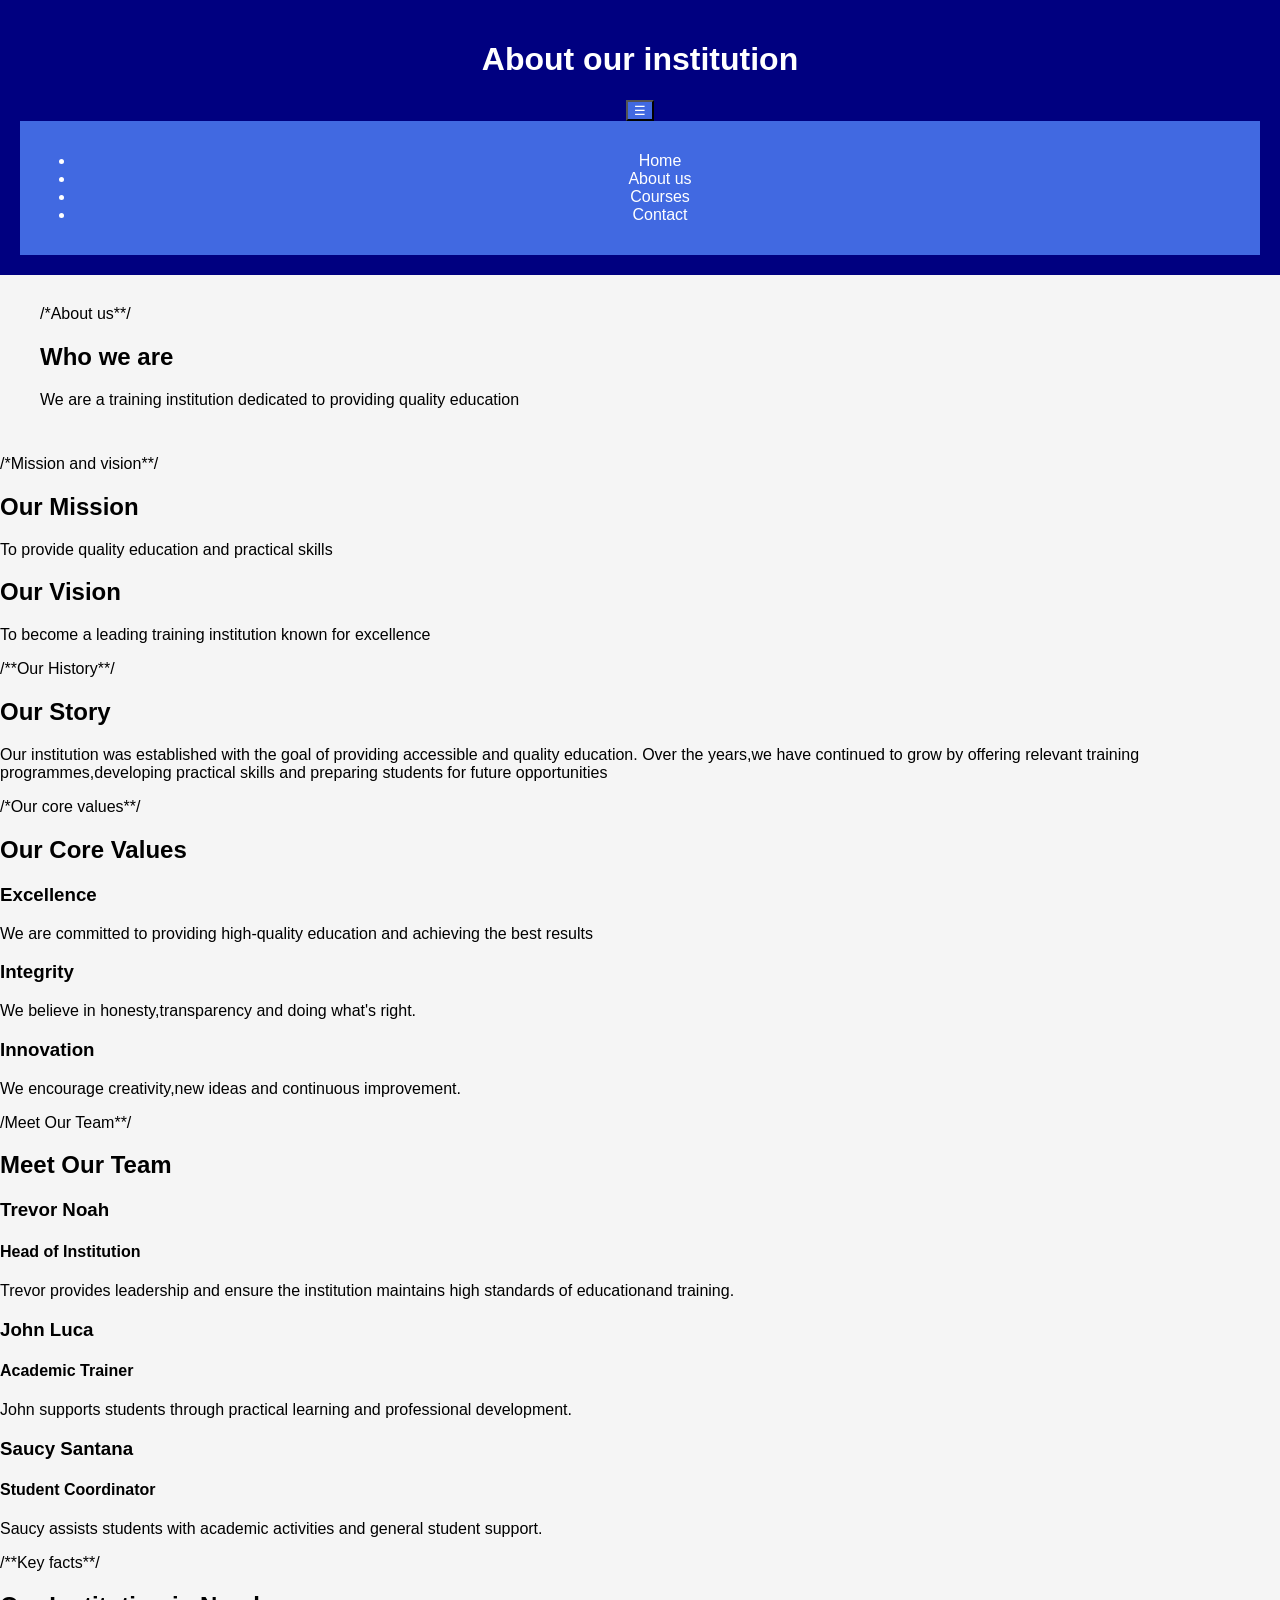
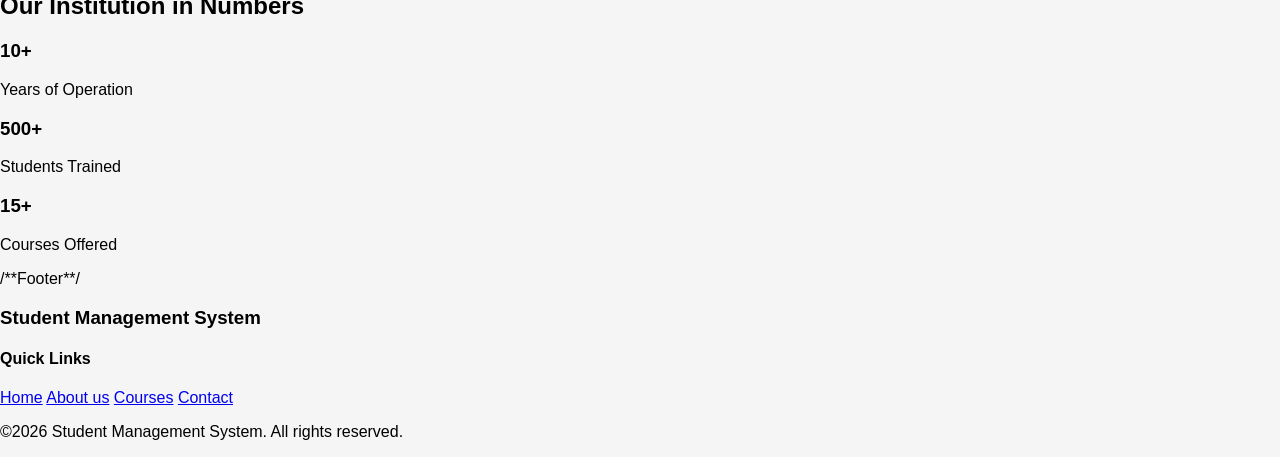
==== about.html @ 8493131c "added styling" ====
<!DOCTYPE html>
<html lang="en">
<head>
    <meta charset="UTF-8">
    <meta name="viewport" content="width=device-width, initial-scale=1.0">
    <title>About us</title>
    <link rel="stylesheet" href="css/style.css">
</head>
<body>
    <header>
        <h1>About our institution</h1>
        <button class="menu-toggle" id="menuToggle">☰</button>
        <nav>
            <ul>
                <li><a href="index.html">Home</a></li>
                <li><a href="about.html" class="active">About us</a></li>
                <li><a href="courses.html">Courses</a></li>
                <li><a href="contact.html">Contact</a></li>
            </ul>
        </nav>
    </header>

    <main>
    /*About us**/
    <section>
        <h2>Who we are</h2>
        <p>We are a training institution dedicated to providing quality education</p>
    </section>
</main>

    /*Mission and vision**/
    <section>
        <div>
            <h2>Our Mission</h2>
            <p>To provide quality education and practical skills</p>
        </div>

        <div>
            <h2>Our Vision</h2>
            <p>To become a leading training institution known for excellence</p>
        </div> 
    </section>

    /**Our History**/
    <section>
        <h2>Our Story</h2>
        <p>Our institution was established with the goal of providing accessible and quality education. Over the years,we have continued to grow by offering relevant training programmes,developing practical skills and preparing students for future opportunities</p>
    </section>
    
    /*Our core values**/
    <section>
        <h2>Our Core Values</h2>
        <div>
            <h3>Excellence</h3>
            <p>We are committed to providing high-quality education and achieving the best results</p>
        </div>

        <div>
            <h3>Integrity</h3>
            <p>We believe in honesty,transparency and doing what's right.</p>
        </div>

        <div>
            <h3>Innovation</h3>
            <p>We encourage creativity,new ideas and continuous improvement.</p>
        </div>
    </section>
    
    /Meet Our Team**/
    <section>
        <h2>Meet Our Team</h2>

        <div>
            <h3>Trevor Noah</h3>
            <h4>Head of Institution</h4>
            <p>Trevor provides leadership and ensure the institution maintains high standards of educationand training.</p>
        </div>

        <div>
            <h3>John Luca</h3>
            <h4>Academic Trainer</h4>
            <p>John supports students through practical learning and professional development.</p>
        </div>

        <div>
            <h3>Saucy Santana</h3>
            <h4>Student Coordinator</h4>
            <p>Saucy assists students with academic activities and general student support.</p>
        </div>
    </section>

    /**Key facts**/
    <section>
        <h2>Our Institution in Numbers</h2>

        <div>
            <h3>10+</h3>
            <p>Years of Operation</p>
        </div>

        <div>
            <h3>500+</h3>
            <p>Students Trained</p>
        </div>

        <div>
            <h3>15+</h3>
            <p>Courses Offered</p>
        </div>
    </section>

    /**Footer**/
    <footer>
        <h3>Student Management System</h3>

    <h4>Quick Links</h4>
    <a href="index.html">Home</a>
    <a href="about.html">About us</a>
    <a href="courses.html">Courses</a>
    <a href="contact.html">Contact</a>

    <p>&copy;2026 Student Management System. All rights reserved.</p>
    </footer>
    <script src="script.js"></script>
</body>
</html>
---- css/style.css ----
/*Website Colour Theme*/
body {
    background-color: whitesmoke;
    color: black;
    font-family: Arial, Helvetica, sans-serif;
    margin: 0;
    padding: 0;
}

header {
    background-color: navy;
    color: white;
    padding: 20px;
    text-align: center;
}

h1,h2,h3{
    font-family:Arial, Helvetica, sans-serif
}

button {
    background-color: royalblue;
    color: white;
}

nav {
    background-color: royalblue;
    padding: 15px;
    text-align: center;
}

nav a { 
    color:white;
    text-decoration:none;
    margin:15px;
    font-size: 16px;
}

nav a:hover {
    border-color: yellow;
}

main {
    padding: 30px;
    max-width: 1200px;
    margin: auto;
}
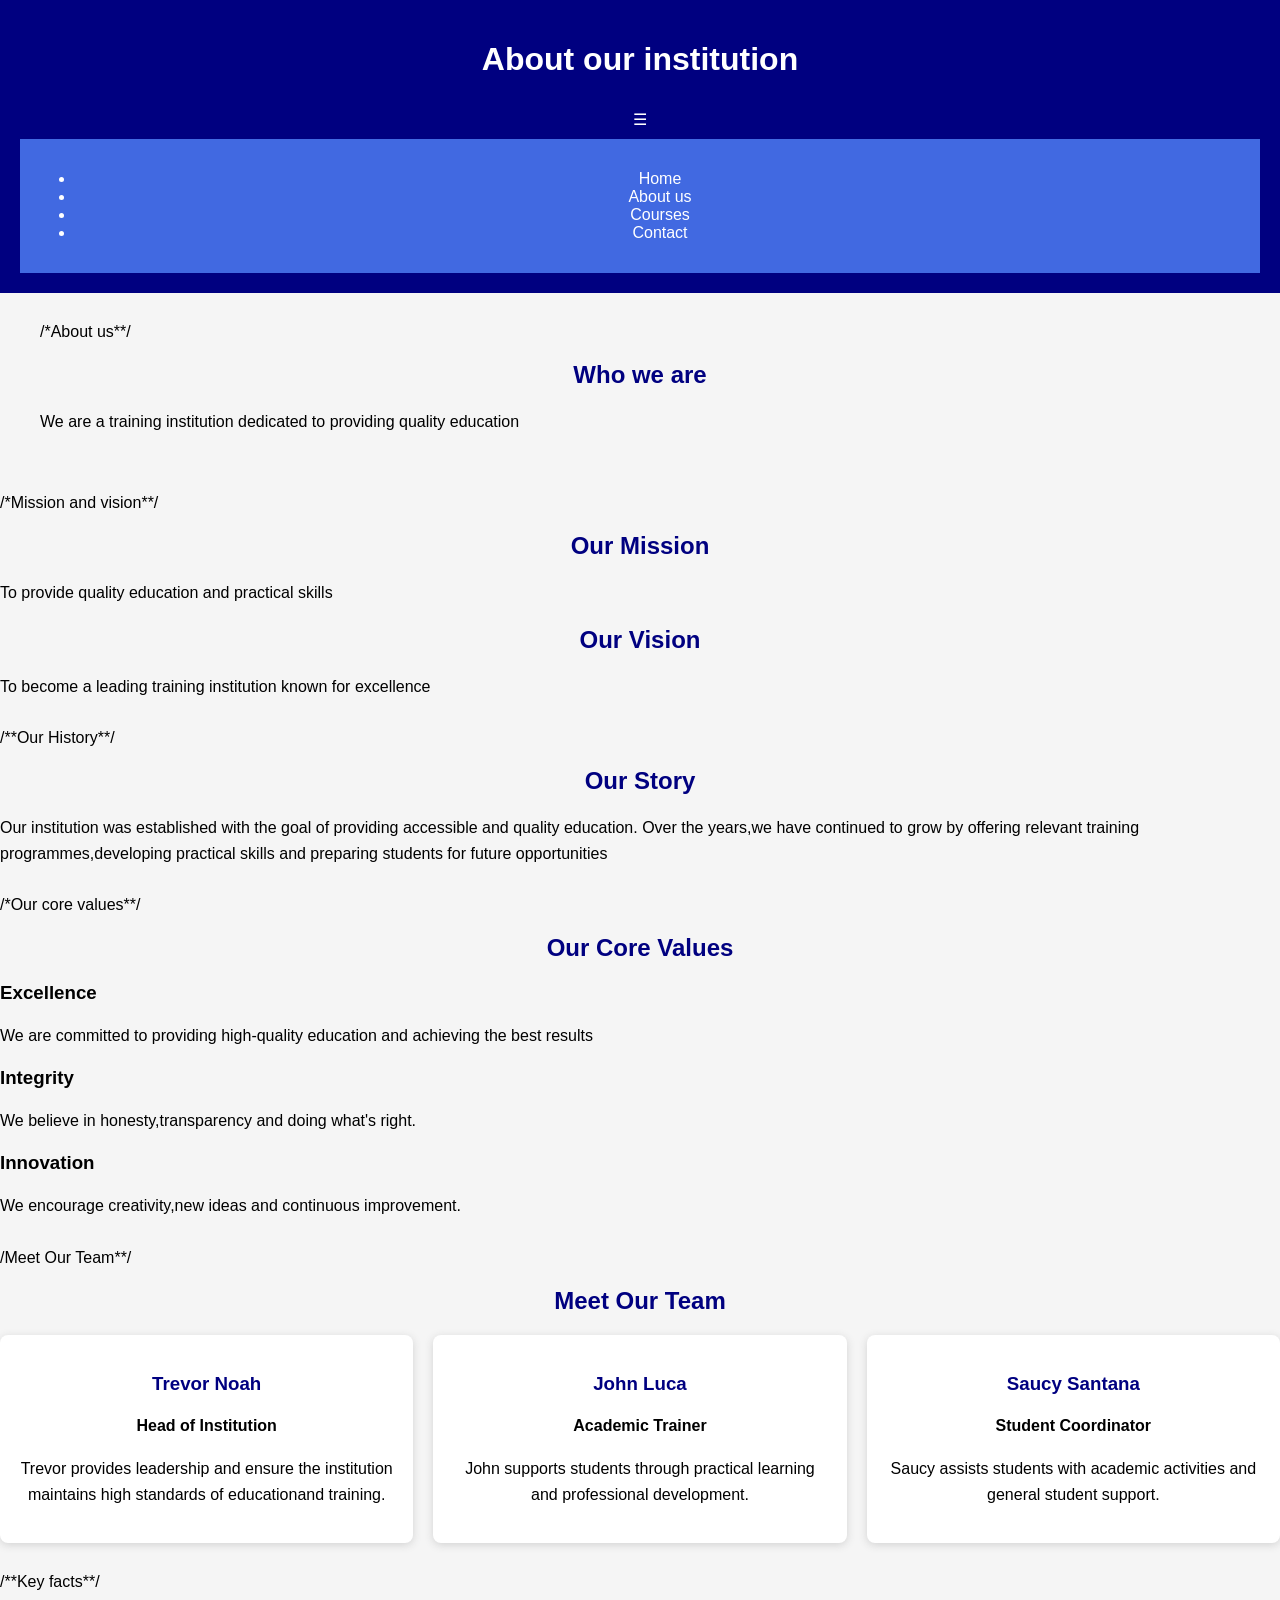
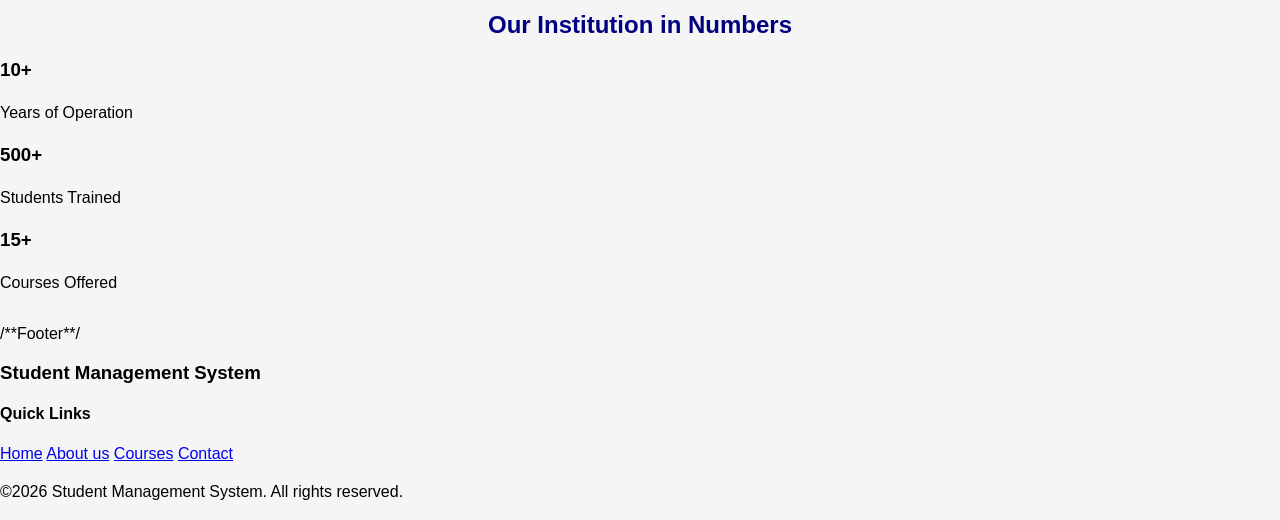
==== commit 08bcdb70: "style dashboard" ====
--- a/about.html
+++ b/about.html
@@ -69,24 +69,25 @@
     /Meet Our Team**/
     <section>
         <h2>Meet Our Team</h2>
-
-        <div>
+<div class="team-container">
+        <div class="team-card">
             <h3>Trevor Noah</h3>
             <h4>Head of Institution</h4>
             <p>Trevor provides leadership and ensure the institution maintains high standards of educationand training.</p>
         </div>
 
-        <div>
+        <div class="team-card">
             <h3>John Luca</h3>
             <h4>Academic Trainer</h4>
             <p>John supports students through practical learning and professional development.</p>
         </div>
 
-        <div>
+        <div class="team-card">
             <h3>Saucy Santana</h3>
             <h4>Student Coordinator</h4>
             <p>Saucy assists students with academic activities and general student support.</p>
         </div>
+</div>
     </section>
 
     /**Key facts**/
--- a/css/style.css
+++ b/css/style.css
@@ -19,8 +19,17 @@
 }
 
 button {
+    background-color: navy;
+    color: white;
+    padding: 10px 20px;
+    border: none;
+    border-radius: 5px;
+    cursor: pointer;
+    font-size: 16px;
+}
+
+button:hover {
     background-color: royalblue;
-    color: white;
 }
 
 nav {
@@ -45,4 +54,138 @@
     max-width: 1200px;
     margin: auto;
 }
+section {
+    margin-bottom: 30px;
+}
 
+h2 {
+    color: navy;
+    text-align: center;
+    margin-bottom: 20px;
+}
+
+p {
+    line-height: 1.6;
+}
+
+form {
+    background-color: white;
+    padding: 25px;
+    border-radius: 8px;
+    max-width: 600px;
+    box-shadow: 0 2px 8px lightgray;
+}
+
+label {
+    display: block;
+    margin-bottom: 8px;
+    font-weight: bold;
+}
+
+input,select,textarea {
+    width: 100%;
+    padding: 10px;
+    margin-bottom: 15px;
+    border: 1px solid gray;
+    border-radius: 5px;
+    box-sizing: border-box;
+}
+
+input:focus, select:focus,textarea:focus {
+    outline: 2px solid royalblue;
+}
+ 
+table {
+    width: 100%;
+    border-collapse: collapse;
+    background-color: white;
+    margin-top: 20px;
+}
+
+th {
+    background-color: navy;
+    color: white;
+    padding: 12px;
+    text-align: left;
+}
+
+td {
+    padding: 12px;
+    border-bottom:1px solid lightgray;
+}
+
+tr:hover {
+    background-color: lightblue;
+}
+
+.course-container {
+    display: grid;
+    grid-template-columns: repeat(3, 1fr);
+    gap: 20px;
+}
+
+.course-card {
+    background-color: white;
+    padding: 20px;
+    border-radius: 8px;
+    box-shadow: 0 2px 8px lightgray;
+    text-align: center;
+}
+
+.course-card:hover {
+    transform: translate(-5px);
+    transition: 0.3s;
+}
+
+.course-card h3 {
+color: navy;
+}
+
+.stats-container {
+    display: grid;
+    grid-template-columns: repeat(4, 1fr);
+    gap: 20px;
+}
+
+.stat-card {
+    background-color: white;
+    padding: 20px;
+    border-radius: 8px;
+    box-shadow: 0 2px 8px lightgray;
+    text-align: center;
+}
+
+.stat-card h3 {
+    color: navy;
+}
+
+.stat-card p {
+    font-size: 24px;
+    font-weight: bold;
+}
+/*About us*/
+.team-container {
+    display: grid;
+    grid-template-columns: repeat(3, 1fr);
+    gap: 20px;
+}
+
+.team-card {
+    background-color: white;
+    padding: 20px;
+    border-radius: 8px;
+    box-shadow:0 2px 8px lightgray ;
+    text-align: center;
+}
+
+.team-card:hover {
+    transform: translateY(-5px);
+    transition:0.3s;
+}
+
+.team-card h3 {
+    color: navy;
+}
+
+
+
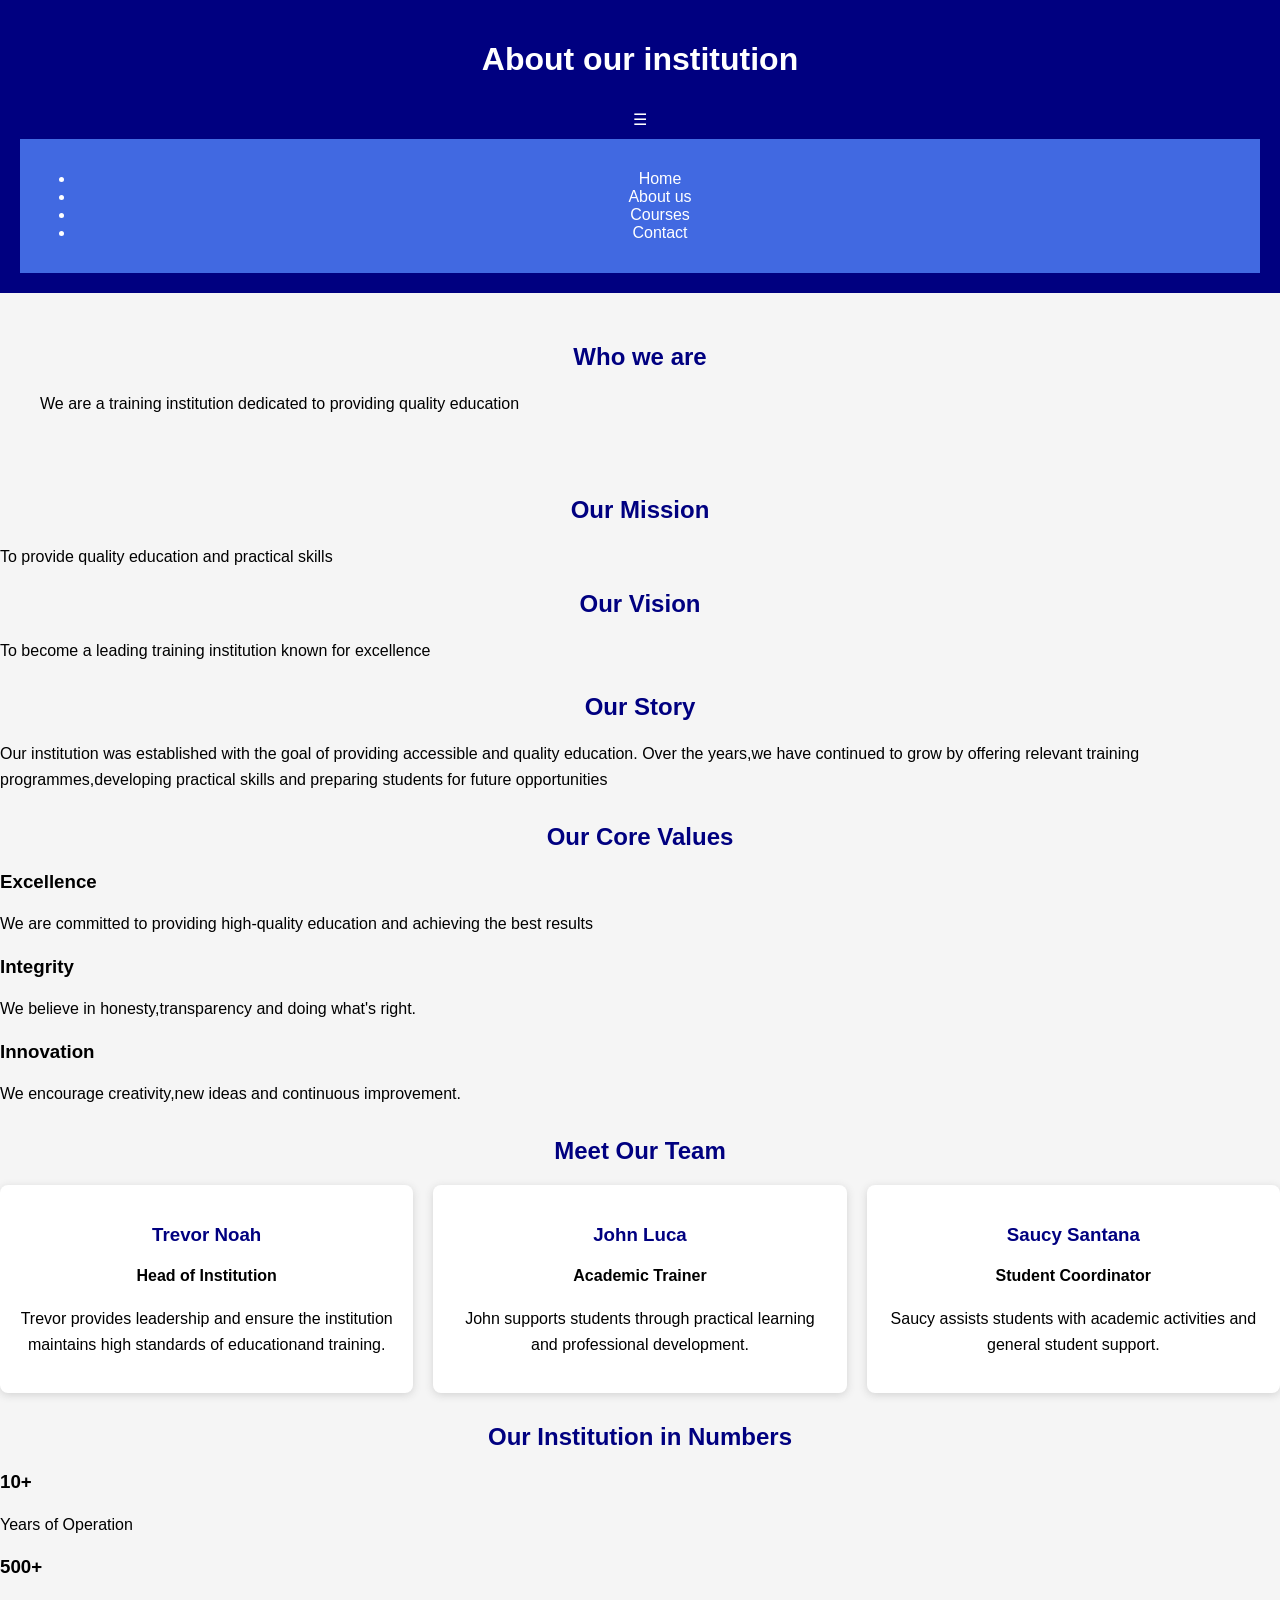
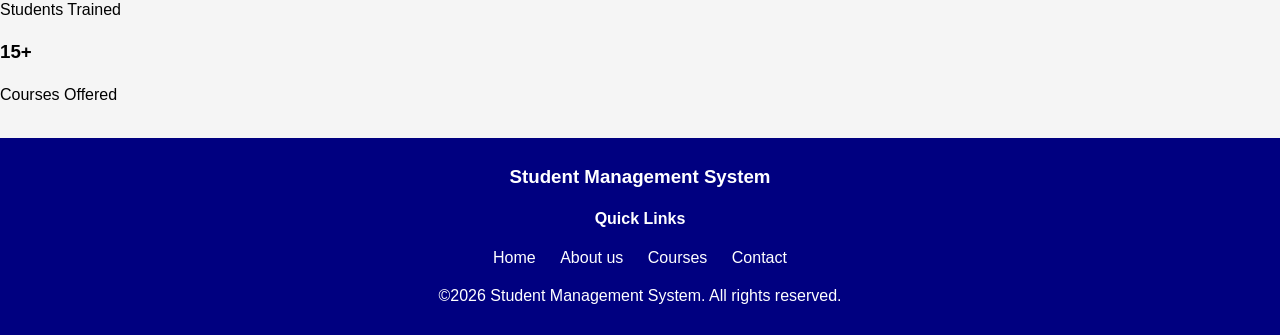
==== commit 9629e6de: "Add css styling" ====
--- a/about.html
+++ b/about.html
@@ -21,14 +21,15 @@
     </header>
 
     <main>
-    /*About us**/
+    
+
     <section>
         <h2>Who we are</h2>
         <p>We are a training institution dedicated to providing quality education</p>
     </section>
 </main>
 
-    /*Mission and vision**/
+    
     <section>
         <div>
             <h2>Our Mission</h2>
@@ -41,13 +42,13 @@
         </div> 
     </section>
 
-    /**Our History**/
+    
     <section>
         <h2>Our Story</h2>
         <p>Our institution was established with the goal of providing accessible and quality education. Over the years,we have continued to grow by offering relevant training programmes,developing practical skills and preparing students for future opportunities</p>
     </section>
     
-    /*Our core values**/
+    
     <section>
         <h2>Our Core Values</h2>
         <div>
@@ -66,7 +67,8 @@
         </div>
     </section>
     
-    /Meet Our Team**/
+    
+
     <section>
         <h2>Meet Our Team</h2>
 <div class="team-container">
@@ -90,7 +92,8 @@
 </div>
     </section>
 
-    /**Key facts**/
+    
+
     <section>
         <h2>Our Institution in Numbers</h2>
 
@@ -110,7 +113,7 @@
         </div>
     </section>
 
-    /**Footer**/
+
     <footer>
         <h3>Student Management System</h3>
 
@@ -122,6 +125,6 @@
 
     <p>&copy;2026 Student Management System. All rights reserved.</p>
     </footer>
-    <script src="script.js"></script>
+    <script src="js/script.js"></script>
 </body>
 </html>
--- a/css/style.css
+++ b/css/style.css
@@ -187,5 +187,42 @@
     color: navy;
 }
 
-
-
+/*footer*/
+footer {
+background-color:navy;
+color:white;
+text-align: center;
+padding: 10px;
+margin-top: 10px;
+}
+
+footer h3 {
+    color: white;
+}
+
+footer a {
+    color: white;
+    text-decoration: none;
+    margin: 10px;
+}
+
+footer a:hover {
+    color: yellow;
+}
+
+/*contact*/
+.map{
+ background-color: lightgray;
+ height: 100px;
+ display: flex;
+ justify-content: center;
+ align-items: center;
+ border-radius: 8px;
+ margin-top: 20px;   
+}
+
+.map {
+    font-size: 18px;
+    font-weight:bold ;
+    color: navy;
+}
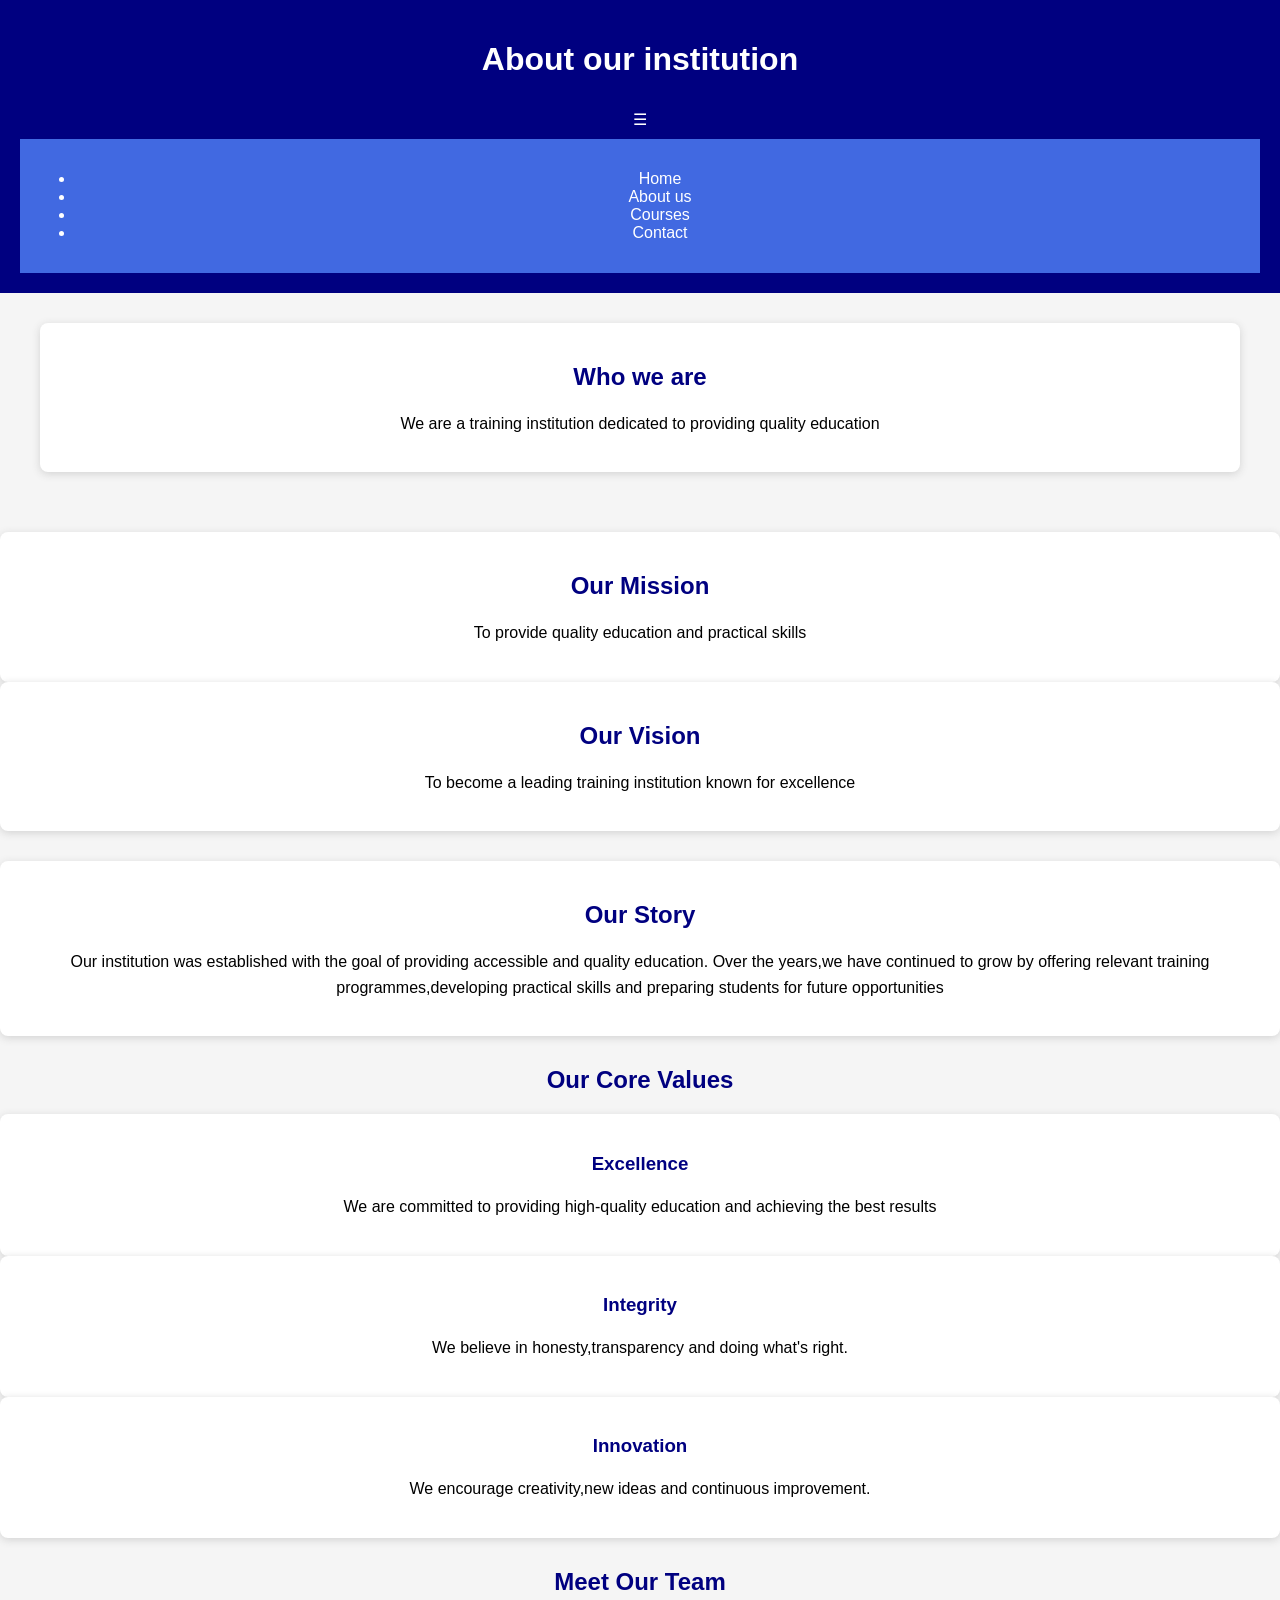
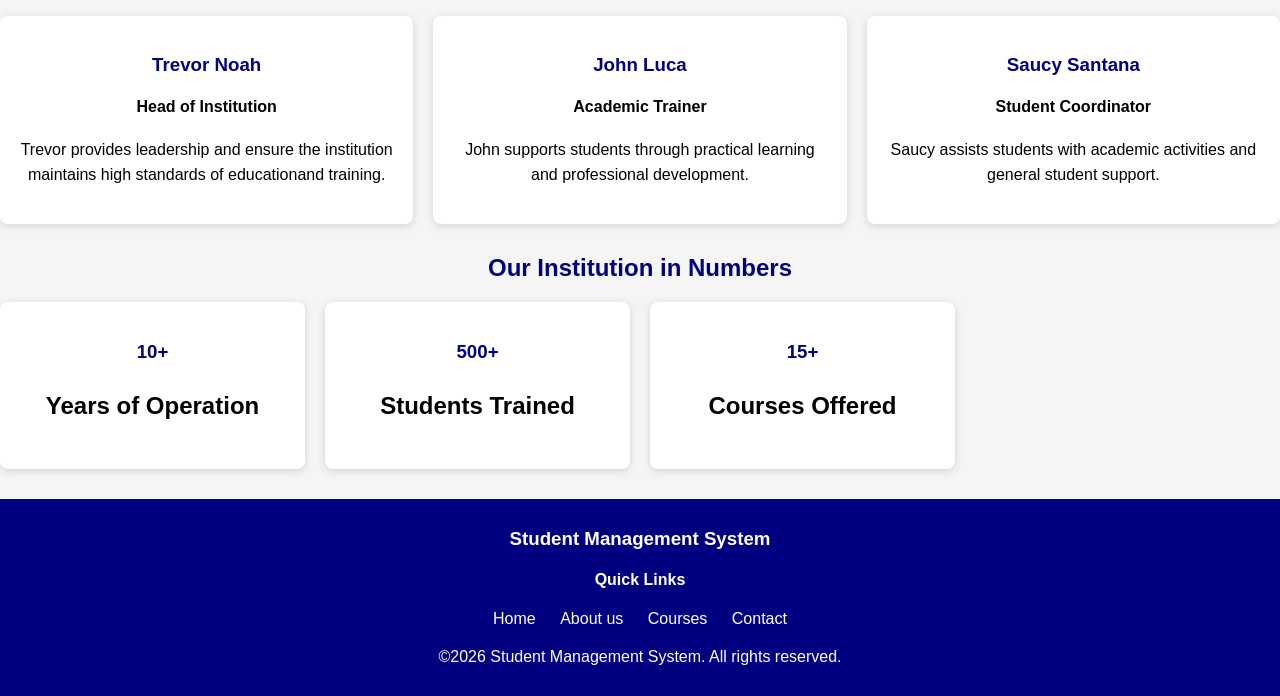
==== commit 0b36d309: "added more js functions" ====
--- a/about.html
+++ b/about.html
@@ -24,19 +24,21 @@
     
 
     <section>
+        <div class="team-card"> 
         <h2>Who we are</h2>
         <p>We are a training institution dedicated to providing quality education</p>
+    </div>
     </section>
 </main>
 
     
     <section>
-        <div>
+        <div class="team-card">
             <h2>Our Mission</h2>
             <p>To provide quality education and practical skills</p>
         </div>
 
-        <div>
+        <div class="team-card">
             <h2>Our Vision</h2>
             <p>To become a leading training institution known for excellence</p>
         </div> 
@@ -44,24 +46,26 @@
 
     
     <section>
+    <div class="team-card">
         <h2>Our Story</h2>
         <p>Our institution was established with the goal of providing accessible and quality education. Over the years,we have continued to grow by offering relevant training programmes,developing practical skills and preparing students for future opportunities</p>
+    </div>
     </section>
     
     
     <section>
         <h2>Our Core Values</h2>
-        <div>
+        <div class="team-card">
             <h3>Excellence</h3>
             <p>We are committed to providing high-quality education and achieving the best results</p>
         </div>
 
-        <div>
+        <div class="team-card">
             <h3>Integrity</h3>
             <p>We believe in honesty,transparency and doing what's right.</p>
         </div>
 
-        <div>
+        <div class="team-card">
             <h3>Innovation</h3>
             <p>We encourage creativity,new ideas and continuous improvement.</p>
         </div>
@@ -92,26 +96,28 @@
 </div>
     </section>
 
-    
+
 
     <section>
+
         <h2>Our Institution in Numbers</h2>
-
-        <div>
+<div class="stats-container">
+        <div class="stat-card">
             <h3>10+</h3>
             <p>Years of Operation</p>
         </div>
 
-        <div>
+        <div class="stat-card">
             <h3>500+</h3>
             <p>Students Trained</p>
         </div>
 
-        <div>
+        <div class="stat-card">
             <h3>15+</h3>
             <p>Courses Offered</p>
         </div>
     </section>
+</div>
 
 
     <footer>
--- a/css/style.css
+++ b/css/style.css
@@ -15,8 +15,11 @@
 }
 
 h1,h2,h3{
-    font-family:Arial, Helvetica, sans-serif
-}
+    font-family:Arial, Helvetica, sans-serif;
+    
+}
+
+
 
 button {
     background-color: navy;
@@ -225,4 +228,38 @@
     font-size: 18px;
     font-weight:bold ;
     color: navy;
+}
+
+/**Contact info**/
+.contact-info{
+    max-width: 700px;
+    margin: 40px auto;
+    background: white;
+    padding: 30px;
+    border-radius: 10px;
+    box-shadow: 0 2px 8px rgba (0,0,0,0.08);
+}
+.contact-info h2{
+    text-align: center;
+    color: navy;
+}
+
+.intro{
+    text-align: center;
+    color: black;
+}
+
+.info-item{
+    padding: 12px;
+    border-bottom: 1px solid gray;
+}
+
+.info-item h3{
+    margin: 0 0 4 px;
+    color:black;
+    font-size: 1rem;
+}
+.info-item {
+    margin:0;
+    color: navy;
 }
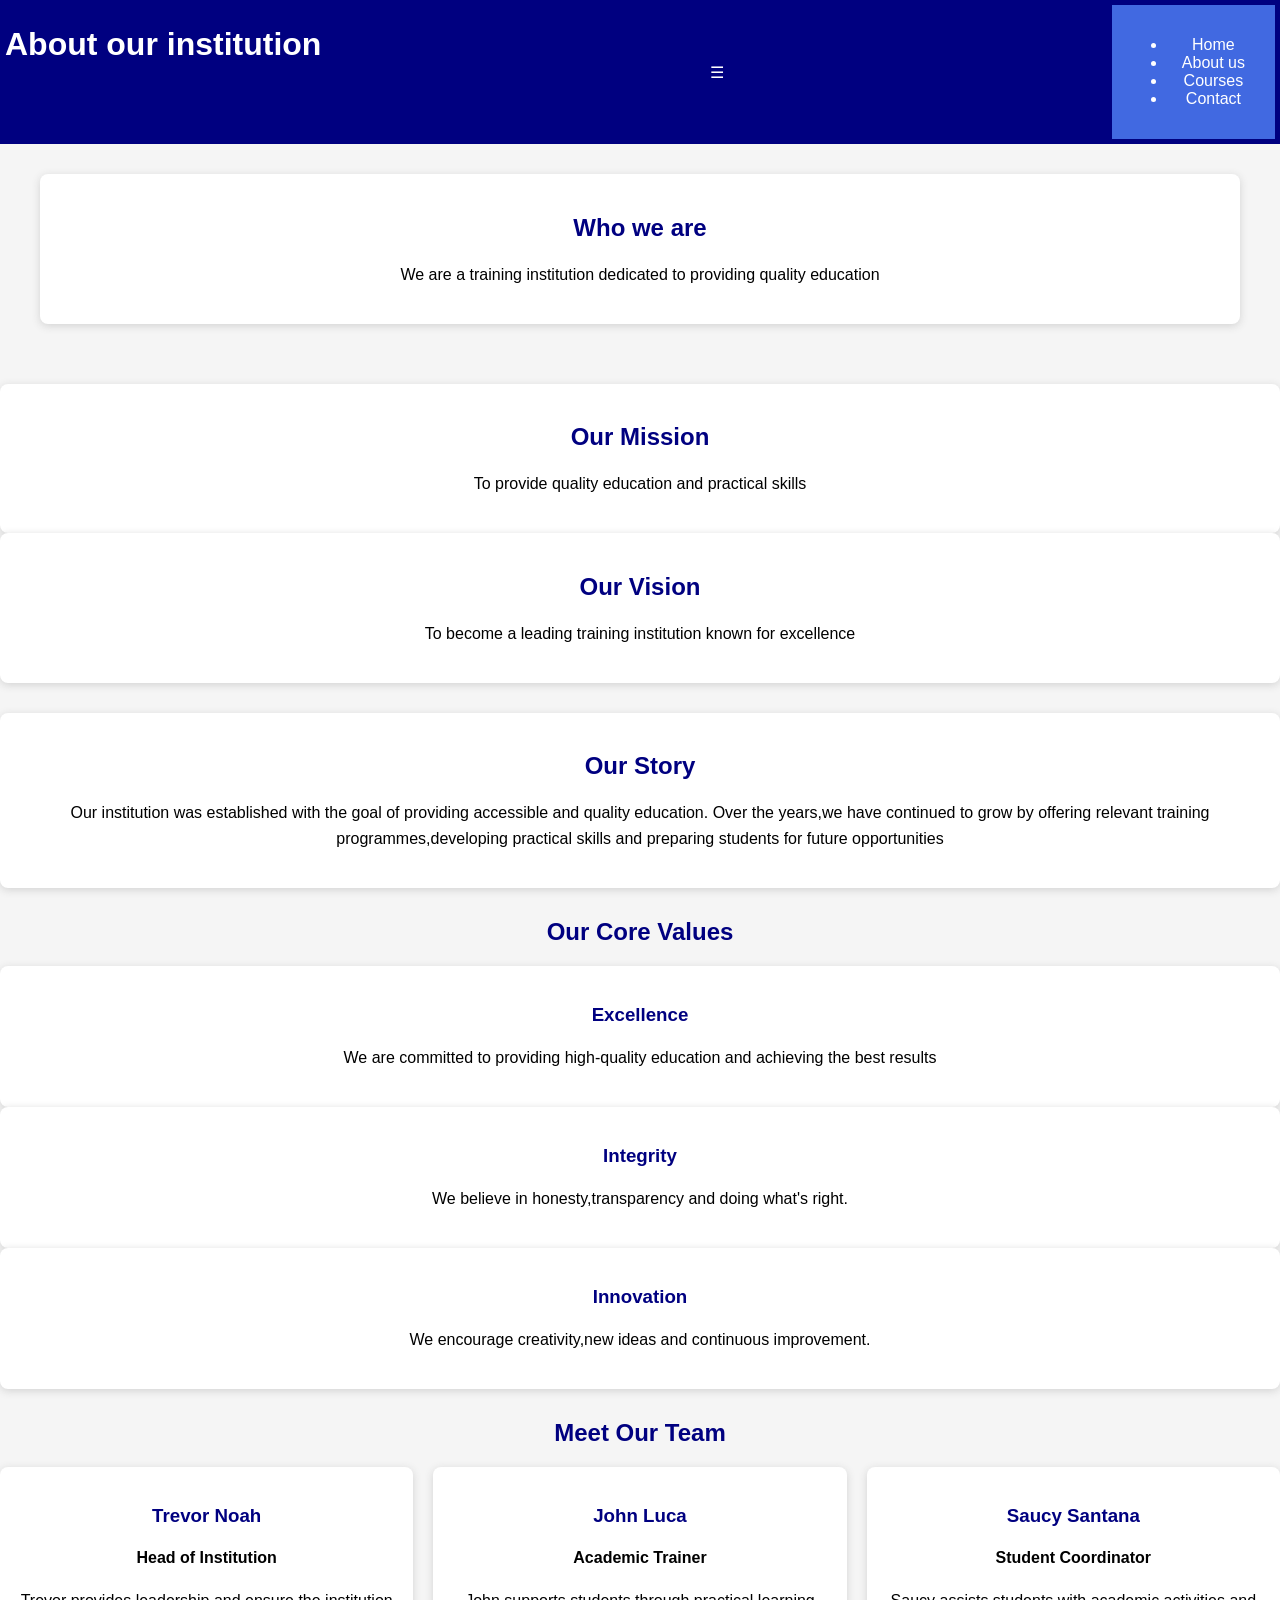
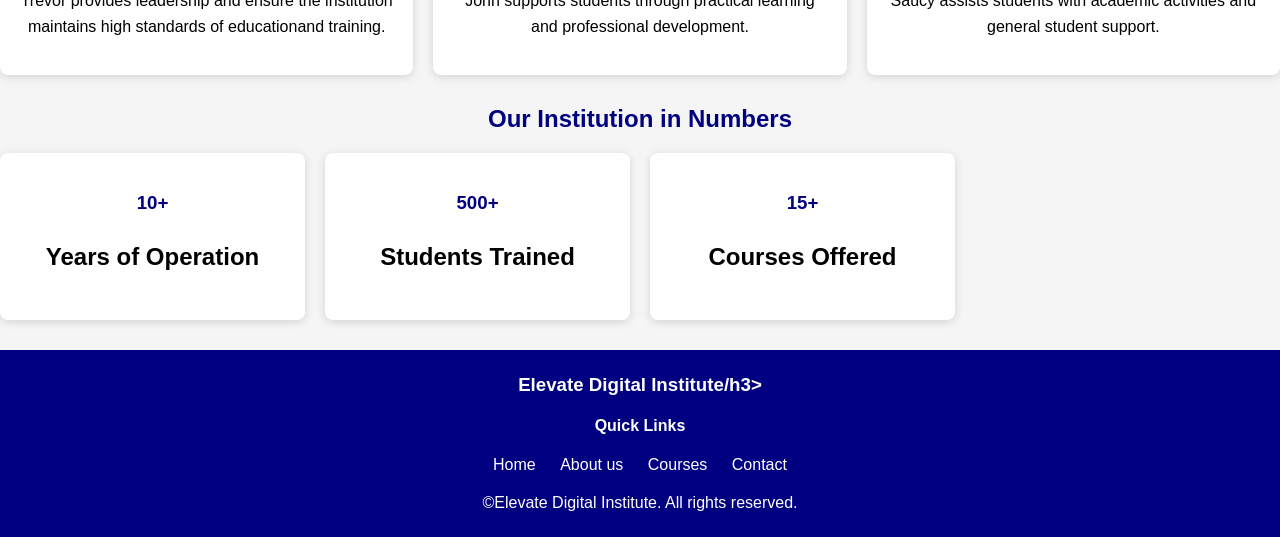
==== commit 3a668953: "added more styling" ====
--- a/about.html
+++ b/about.html
@@ -121,7 +121,7 @@
 
 
     <footer>
-        <h3>Student Management System</h3>
+        <h3>Elevate Digital Institute/h3>
 
     <h4>Quick Links</h4>
     <a href="index.html">Home</a>
@@ -129,7 +129,7 @@
     <a href="courses.html">Courses</a>
     <a href="contact.html">Contact</a>
 
-    <p>&copy;2026 Student Management System. All rights reserved.</p>
+    <p>&copy;Elevate Digital Institute. All rights reserved.</p>
     </footer>
     <script src="js/script.js"></script>
 </body>
--- a/css/style.css
+++ b/css/style.css
@@ -10,16 +10,20 @@
 header {
     background-color: navy;
     color: white;
-    padding: 20px;
-    text-align: center;
+    padding: 5px;
+    display: flex;
+    justify-content: space-between;
 }
 
 h1,h2,h3{
     font-family:Arial, Helvetica, sans-serif;
     
 }
-
-
+.hero p{
+    text-align: center;
+    font-size: 20px;
+    
+}
 
 button {
     background-color: navy;
@@ -195,7 +199,7 @@
 background-color:navy;
 color:white;
 text-align: center;
-padding: 10px;
+padding: 5px;
 margin-top: 10px;
 }
 
@@ -262,4 +266,12 @@
 .info-item {
     margin:0;
     color: navy;
+}
+.menu-toggle {
+    background-color: navy;
+    color: white;
+    border: none;
+    padding: 10px; 15px;
+    float:right;
+  
 }
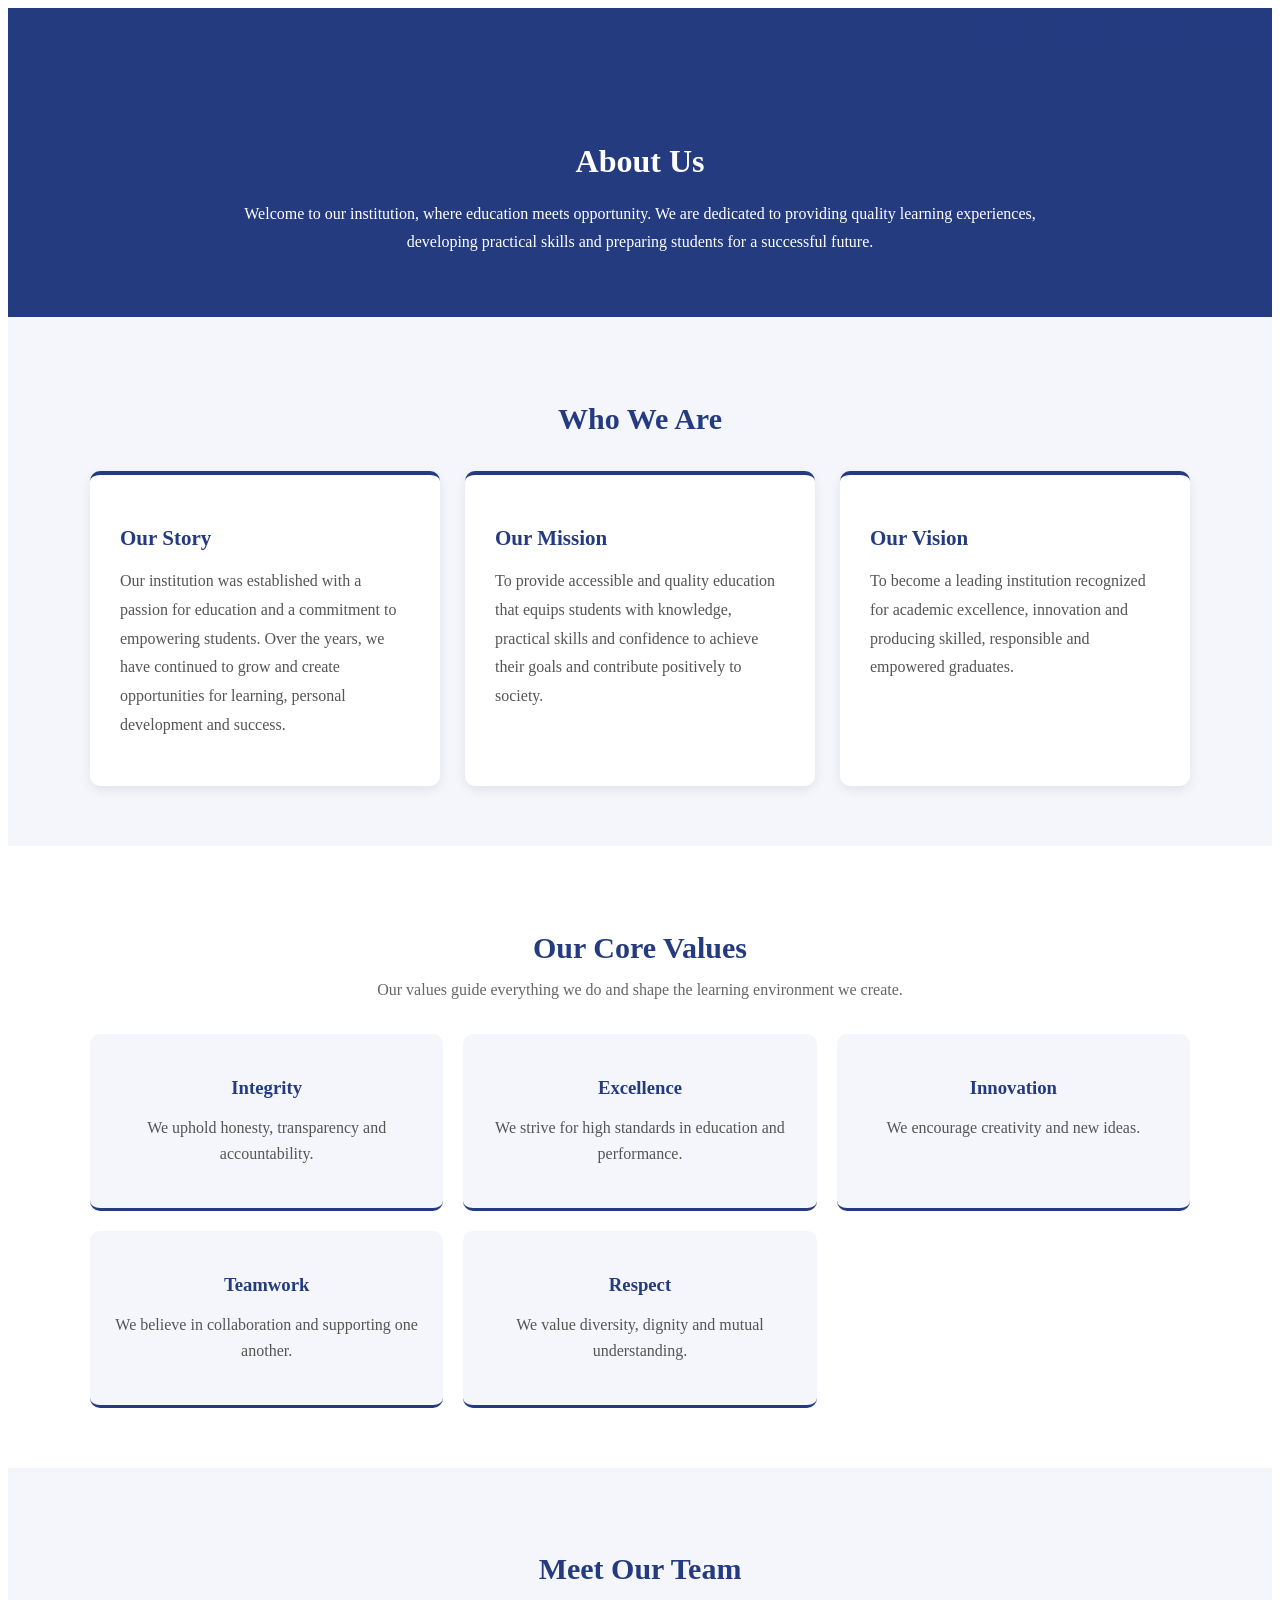
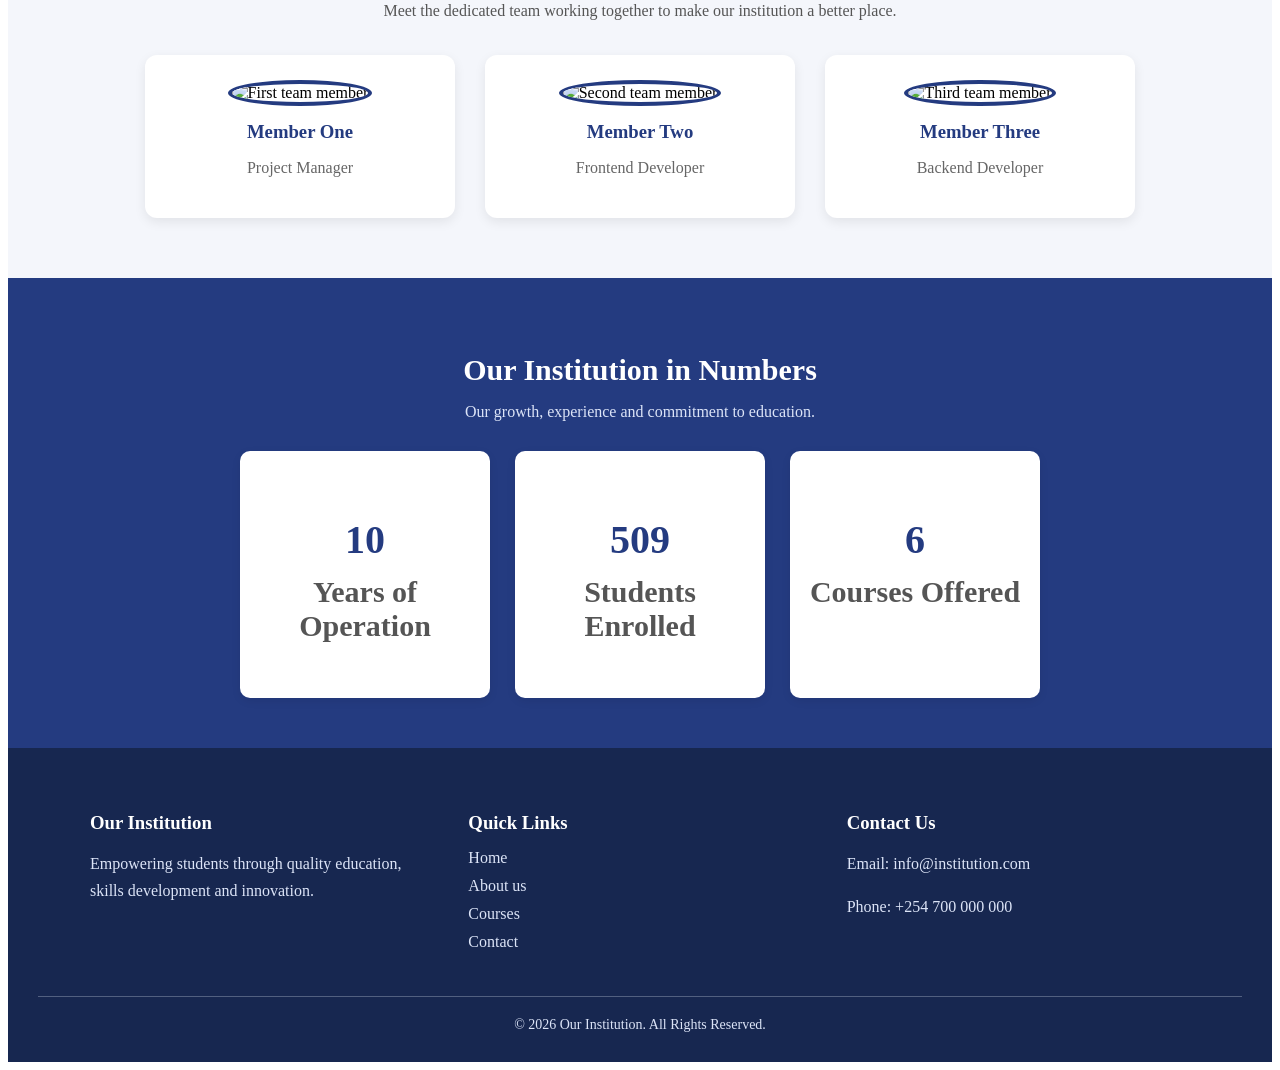
==== commit 3082d730: "test commit" ====
--- a/about.html
+++ b/about.html
@@ -8,129 +8,219 @@
 </head>
 <body>
     <header>
-        <h1>About our institution</h1>
-        <button class="menu-toggle" id="menuToggle">☰</button>
-        <nav>
-            <ul>
-                <li><a href="index.html">Home</a></li>
-                <li><a href="about.html" class="active">About us</a></li>
-                <li><a href="courses.html">Courses</a></li>
-                <li><a href="contact.html">Contact</a></li>
-            </ul>
-        </nav>
+        <nav class="navbar">
+
+    <button class="menu-toggle" id="menu-toggle" aria-label="Toggle navigation">
+        ☰
+    </button>
+
+    <ul class="nav-links" id="nav-links">
+        <li><a href="#index.html">Home</a></li>
+        <li><a href="#about.html" class="active">About</a></li>
+        <li><a href="#courses.html">Courses</a></li>
+        <li><a href="#contact.html">Contact</a></li>
+    </ul>
+
+</nav>
     </header>
 
-    <main>
-    
-
-    <section>
-        <div class="team-card"> 
-        <h2>Who we are</h2>
-        <p>We are a training institution dedicated to providing quality education</p>
-    </div>
-    </section>
-</main>
-
-    
-    <section>
+<section class="about-section"id="about">
+
+    <h2>About Us</h2>
+
+    <p>
+        Welcome to our institution, where education meets
+        opportunity. We are dedicated to providing quality
+        learning experiences, developing practical skills
+        and preparing students for a successful future.
+    </p>
+
+</section>
+
+
+
+<section class="institution-section">
+
+    <h2>Who We Are</h2>
+
+    <div class="about-container">
+
+        <div class="about-card">
+            <h3>Our Story</h3>
+            <p>
+                Our institution was established with a passion
+                for education and a commitment to empowering
+                students. Over the years, we have continued to
+                grow and create opportunities for learning,
+                personal development and success.
+            </p>
+        </div>
+
+        <div class="about-card">
+            <h3>Our Mission</h3>
+            <p>
+                To provide accessible and quality education
+                that equips students with knowledge, practical
+                skills and confidence to achieve their goals
+                and contribute positively to society.
+            </p>
+        </div>
+
+        <div class="about-card">
+            <h3>Our Vision</h3>
+            <p>
+                To become a leading institution recognized
+                for academic excellence, innovation and
+                producing skilled, responsible and
+                empowered graduates.
+            </p>
+        </div>
+
+    </div>
+
+</section>
+
+
+
+<section class="values-section">
+
+    <h2>Our Core Values</h2>
+
+    <p>
+        Our values guide everything we do and shape
+        the learning environment we create.
+    </p>
+
+    <div class="values-container">
+
+        <div class="value-card">
+            <h3>Integrity</h3>
+            <p>We uphold honesty, transparency and accountability.</p>
+        </div>
+
+        <div class="value-card">
+            <h3>Excellence</h3>
+            <p>We strive for high standards in education and performance.</p>
+        </div>
+
+        <div class="value-card">
+            <h3>Innovation</h3>
+            <p>We encourage creativity and new ideas.</p>
+        </div>
+
+        <div class="value-card">
+            <h3>Teamwork</h3>
+            <p>We believe in collaboration and supporting one another.</p>
+        </div>
+
+        <div class="value-card">
+            <h3>Respect</h3>
+            <p>We value diversity, dignity and mutual understanding.</p>
+        </div>
+
+    </div>
+
+</section>
+
+
+
+<section class="team-section" id="team">
+
+    <h2>Meet Our Team</h2>
+
+    <p>
+        Meet the dedicated team working together
+        to make our institution a better place.
+    </p>
+
+    <div class="team-container">
+
         <div class="team-card">
-            <h2>Our Mission</h2>
-            <p>To provide quality education and practical skills</p>
+            <img src="images/member1.jpg" alt="First team member">
+            <h3>Member One</h3>
+            <p>Project Manager</p>
         </div>
 
         <div class="team-card">
-            <h2>Our Vision</h2>
-            <p>To become a leading training institution known for excellence</p>
-        </div> 
-    </section>
-
-    
-    <section>
-    <div class="team-card">
-        <h2>Our Story</h2>
-        <p>Our institution was established with the goal of providing accessible and quality education. Over the years,we have continued to grow by offering relevant training programmes,developing practical skills and preparing students for future opportunities</p>
-    </div>
-    </section>
-    
-    
-    <section>
-        <h2>Our Core Values</h2>
+            <img src="images/member2.jpg" alt="Second team member">
+            <h3>Member Two</h3>
+            <p>Frontend Developer</p>
+        </div>
+
         <div class="team-card">
-            <h3>Excellence</h3>
-            <p>We are committed to providing high-quality education and achieving the best results</p>
-        </div>
-
-        <div class="team-card">
-            <h3>Integrity</h3>
-            <p>We believe in honesty,transparency and doing what's right.</p>
-        </div>
-
-        <div class="team-card">
-            <h3>Innovation</h3>
-            <p>We encourage creativity,new ideas and continuous improvement.</p>
-        </div>
-    </section>
-    
-    
-
-    <section>
-        <h2>Meet Our Team</h2>
-<div class="team-container">
-        <div class="team-card">
-            <h3>Trevor Noah</h3>
-            <h4>Head of Institution</h4>
-            <p>Trevor provides leadership and ensure the institution maintains high standards of educationand training.</p>
-        </div>
-
-        <div class="team-card">
-            <h3>John Luca</h3>
-            <h4>Academic Trainer</h4>
-            <p>John supports students through practical learning and professional development.</p>
-        </div>
-
-        <div class="team-card">
-            <h3>Saucy Santana</h3>
-            <h4>Student Coordinator</h4>
-            <p>Saucy assists students with academic activities and general student support.</p>
-        </div>
-</div>
-    </section>
-
-
-
-    <section>
-
-        <h2>Our Institution in Numbers</h2>
-<div class="stats-container">
+            <img src="images/member3.jpg" alt="Third team member">
+            <h3>Member Three</h3>
+            <p>Backend Developer</p>
+        </div>
+
+    </div>
+
+</section>
+
+
+
+<section class="stats-section">
+
+    <h2>Our Institution in Numbers</h2>
+
+    <p>Our growth, experience and commitment to education.</p>
+
+    <div class="stats-container">
+
         <div class="stat-card">
-            <h3>10+</h3>
+            <h3>10</h3>
             <p>Years of Operation</p>
         </div>
 
         <div class="stat-card">
-            <h3>500+</h3>
-            <p>Students Trained</p>
+            <h3>509</h3>
+            <p>Students Enrolled</p>
         </div>
 
         <div class="stat-card">
-            <h3>15+</h3>
+            <h3>6</h3>
             <p>Courses Offered</p>
         </div>
-    </section>
-</div>
-
-
-    <footer>
-        <h3>Elevate Digital Institute/h3>
-
-    <h4>Quick Links</h4>
-    <a href="index.html">Home</a>
-    <a href="about.html">About us</a>
-    <a href="courses.html">Courses</a>
-    <a href="contact.html">Contact</a>
-
-    <p>&copy;Elevate Digital Institute. All rights reserved.</p>
-    </footer>
+
+    </div>
+
+</section>
+
+
+
+<footer class="footer">
+
+    <div class="footer-content">
+
+        <div>
+            <h3>Our Institution</h3>
+            <p>
+                Empowering students through quality education,
+                skills development and innovation.
+            </p>
+        </div>
+
+        <div>
+            <h3>Quick Links</h3>
+            <a href="Home">Home</a>
+            <a href="About" class="active">About us</a>
+            <a href="courses">Courses</a>
+            <a href="contact">Contact</a>
+        </div>
+
+        <div>
+            <h3>Contact Us</h3>
+            <p>Email: info@institution.com</p>
+            <p>Phone: +254 700 000 000</p>
+        </div>
+
+    </div>
+
+    <p class="copyright">
+        &copy; 2026 Our Institution. All Rights Reserved.
+    </p>
+
+</footer>
     <script src="js/script.js"></script>
 </body>
 </html>
--- a/css/style.css
+++ b/css/style.css
@@ -1,277 +1,670 @@
-/*Website Colour Theme*/
-body {
-    background-color: whitesmoke;
-    color: black;
-    font-family: Arial, Helvetica, sans-serif;
+header{
+    background-color: #243b80;
+    width: 100%;
+    padding: 15px;
+    box-sizing: border-box;
+}
+
+/* HOME SECTION */
+.home-section {
+    padding: 40px 6%;
+    background-color: #f4f6fb;
+}
+
+/*Navigation*/
+.navbar {
+    display: flex;
+    justify-content: flex-end;
+    align-items: center;
+    width: 100%;
+}
+
+.nav-links {
+    display: flex;
+    list-style: none;
+    gap: 30px;
     margin: 0;
     padding: 0;
 }
 
-header {
-    background-color: navy;
-    color: white;
-    padding: 5px;
+.nav-links a {
+    color:#243b80 ;
+    text-decoration: none;
+    font-size: 16px;
+    font-weight: 500;
+    transition: color 0.3s ease;
+}
+
+.nav-links a:hover {
+    color: #c5d4ff;
+}
+
+.menu-toggle {
+    display: none;
+    background-color: transparent;
+    border: none;
+    color: #243b80;
+    font-size: 28px;
+    cursor: pointer;
+}
+
+/* Responsive header */
+@media (max-width: 768px) {
+    .navbar {
+        flex-wrap: wrap;
+    }
+
+    .menu-toggle {
+        display: block;
+        margin-left: auto;
+    }
+
+    .nav-links {
+        display: none;
+        flex-direction: column;
+        width: 100%;
+        gap: 15px;
+        padding-top: 20px;
+    }
+
+    .nav-links.active {
+        display: flex;
+    }
+}
+
+
+/* STUDENT STATISTICS */
+.statistics {
+    display: grid;
+    grid-template-columns: repeat(4, 1fr);
+    gap: 20px;
+    margin: 30px 0 45px;
+}
+
+.stat-card {
+    background-color: white;
+    padding: 25px 15px;
+    text-align: center;
+    border-radius: 10px;
+    box-shadow: 0 3px 10px rgba(0, 0, 0, 0.08);
+}
+
+.stat-card h3 {
+    color: #555;
+    font-size: 16px;
+}
+
+.stat-card p {
+    color: #243b80;
+    font-size: 30px;
+    font-weight: bold;
+    margin-top: 12px;
+}
+
+/* REGISTRATION SECTION */
+.registration-section,
+.records-section {
+    background-color: white;
+    padding: 30px;
+    border-radius: 10px;
+    margin-bottom: 35px;
+    box-shadow: 0 3px 10px rgba(0, 0, 0, 0.06);
+}
+
+.registration-section h2,
+.records-section h2 {
+    color: #243b80;
+    margin-bottom: 10px;
+}
+
+.registration-section > p,
+.records-section > p {
+    color: #666;
+    margin-bottom: 25px;
+}
+
+#student-form {
+    display: grid;
+    grid-template-columns: repeat(2, 1fr);
+    gap: 20px;
+}
+
+.form-group {
     display: flex;
-    justify-content: space-between;
-}
-
-h1,h2,h3{
-    font-family:Arial, Helvetica, sans-serif;
-    
-}
-.hero p{
-    text-align: center;
-    font-size: 20px;
-    
-}
-
-button {
-    background-color: navy;
-    color: white;
-    padding: 10px 20px;
+    flex-direction: column;
+    gap: 8px;
+}
+
+.form-group label {
+    color: #172750;
+    font-weight: 600;
+}
+
+.form-group input,
+.form-group select {
+    padding: 12px;
+    border: 1px solid #ccc;
+    border-radius: 5px;
+    font-size: 15px;
+}
+
+.submit-btn {
+    background-color: #243b80;
+    color: white;
+    padding: 13px 20px;
     border: none;
     border-radius: 5px;
     cursor: pointer;
-    font-size: 16px;
-}
-
-button:hover {
-    background-color: royalblue;
-}
-
-nav {
-    background-color: royalblue;
-    padding: 15px;
-    text-align: center;
-}
-
-nav a { 
-    color:white;
-    text-decoration:none;
-    margin:15px;
-    font-size: 16px;
-}
-
-nav a:hover {
-    border-color: yellow;
-}
-
-main {
-    padding: 30px;
-    max-width: 1200px;
-    margin: auto;
-}
-section {
-    margin-bottom: 30px;
-}
-
-h2 {
-    color: navy;
-    text-align: center;
+    font-size: 15px;
+    grid-column: 1 / -1;
+}
+
+.submit-btn:hover {
+    background-color: #172750;
+}
+
+/* STUDENT RECORDS */
+#search-student {
+    width: 100%;
+    padding: 12px;
+    border: 1px solid #ccc;
+    border-radius: 5px;
     margin-bottom: 20px;
-}
-
-p {
-    line-height: 1.6;
-}
-
-form {
-    background-color: white;
-    padding: 25px;
-    border-radius: 8px;
-    max-width: 600px;
-    box-shadow: 0 2px 8px lightgray;
-}
-
-label {
-    display: block;
-    margin-bottom: 8px;
-    font-weight: bold;
-}
-
-input,select,textarea {
+    box-sizing: border-box;
+}
+
+.table-container {
     width: 100%;
-    padding: 10px;
-    margin-bottom: 15px;
-    border: 1px solid gray;
-    border-radius: 5px;
-    box-sizing: border-box;
-}
-
-input:focus, select:focus,textarea:focus {
-    outline: 2px solid royalblue;
-}
- 
-table {
+    overflow-x: auto;
+}
+
+.records-section table {
     width: 100%;
     border-collapse: collapse;
-    background-color: white;
-    margin-top: 20px;
-}
-
-th {
-    background-color: navy;
-    color: white;
-    padding: 12px;
+    min-width: 750px;
+}
+
+.records-section th {
+    background-color: #243b80;
+    color: white;
+    padding: 14px;
     text-align: left;
 }
 
-td {
-    padding: 12px;
-    border-bottom:1px solid lightgray;
-}
-
-tr:hover {
-    background-color: lightblue;
-}
-
-.course-container {
+.records-section td {
+    padding: 14px;
+    border-bottom: 1px solid #ddd;
+}
+
+/* RESPONSIVE DESIGN */
+@media (max-width: 900px) {
+    .statistics {
+        grid-template-columns: repeat(2, 1fr);
+    }
+}
+
+@media (max-width: 600px) {
+    .statistics {
+        grid-template-columns: 1fr;
+    }
+
+    #student-form {
+        grid-template-columns: 1fr;
+    }
+
+    .registration-section,
+    .records-section {
+        padding: 20px;
+    }
+
+    .welcome h1 {
+        font-size: 28px;
+    }
+}
+
+
+/*About section*/
+.about-section {
+    padding: 60px 30px;
+    background-color: #243b80;
+    text-align: center;
+    color: white;
+}
+
+.about-section h2 {
+    font-size: 32px;
+    margin-bottom: 20px;
+}
+
+.about-section p {
+    max-width: 800px;
+    margin: auto;
+    line-height: 1.8;
+    font-size: 16px;
+}
+
+/**mission,vision,story*/
+.institution-section {
+    padding: 60px 30px;
+    background-color: #f4f6fb;
+    text-align: center;
+}
+
+.institution-section h2 {
+    color: #243b80;
+    font-size: 30px;
+    margin-bottom: 35px;
+}
+
+.about-container {
+    display: grid;
+    grid-template-columns: repeat(3, 1fr);
+    gap: 25px;
+    max-width: 1100px;
+    margin: auto;
+}
+
+.about-card {
+    background-color: white;
+    padding: 30px;
+    border-radius: 10px;
+    text-align: left;
+    border-top: 4px solid #243b80;
+    box-shadow: 0 4px 12px rgba(0, 0, 0, 0.08);
+    transition: 0.3s ease;
+}
+
+.about-card:hover {
+    transform: translateY(-6px);
+}
+
+.about-card h3 {
+    color: #243b80;
+    font-size: 21px;
+    margin-bottom: 15px;
+}
+
+.about-card p {
+    color: #555;
+    line-height: 1.8;
+}
+
+/*core values*/
+.values-section {
+    padding: 60px 30px;
+    background-color: white;
+    text-align: center;
+}
+
+.values-section h2 {
+    color: #243b80;
+    font-size: 30px;
+    margin-bottom: 15px;
+}
+
+.values-section > p {
+    color: #666;
+    margin-bottom: 35px;
+}
+
+.values-container {
     display: grid;
     grid-template-columns: repeat(3, 1fr);
     gap: 20px;
-}
-
-.course-card {
-    background-color: white;
-    padding: 20px;
-    border-radius: 8px;
-    box-shadow: 0 2px 8px lightgray;
-    text-align: center;
-}
-
-.course-card:hover {
-    transform: translate(-5px);
-    transition: 0.3s;
-}
-
-.course-card h3 {
-color: navy;
+    max-width: 1100px;
+    margin: auto;
+}
+
+.value-card {
+    background-color: #f4f6fb;
+    padding: 25px;
+    border-radius: 10px;
+    border-bottom: 3px solid #243b80;
+    transition: 0.3s ease;
+}
+
+.value-card:hover {
+    background-color: #e5ebfa;
+    transform: translateY(-5px);
+}
+
+.value-card h3 {
+    color: #243b80;
+    margin-bottom: 12px;
+}
+
+.value-card p {
+    color: #555;
+    line-height: 1.6;
+}
+
+/**meet the team*/
+.team-section {
+    padding: 60px 30px;
+    background-color: #f4f6fb;
+    text-align: center;
+}
+
+.team-section h2 {
+    color: #243b80;
+    font-size: 30px;
+    margin-bottom: 15px;
+}
+
+.team-section > p {
+    color: #555;
+    margin-bottom: 35px;
+}
+
+.team-container {
+    display: flex;
+    justify-content: center;
+    gap: 30px;
+    flex-wrap: wrap;
+}
+
+.team-card {
+    background-color: white;
+    width: 260px;
+    padding: 25px;
+    border-radius: 12px;
+    box-shadow: 0 4px 12px rgba(0, 0, 0, 0.08);
+    transition: 0.3s ease;
+}
+
+.team-card:hover {
+    transform: translateY(-7px);
+}
+
+.team-card img {
+    width: 130px;
+    height: 130px;
+    border-radius: 50%;
+    object-fit: cover;
+    border: 4px solid #243b80;
+}
+
+.team-card h3 {
+    color: #243b80;
+    margin: 15px 0 8px;
+}
+
+.team-card p {
+    color: #666;
+}
+
+/*institution in numbers*/
+.stats-section {
+    padding: 50px 25px;
+    background-color: #243b80;
+    text-align: center;
+}
+
+.stats-section h2 {
+    color: white;
+    font-size: 30px;
+    margin-bottom: 12px;
+}
+
+.stats-section > p {
+    color: #dce4f7;
+    margin-bottom: 30px;
 }
 
 .stats-container {
-    display: grid;
-    grid-template-columns: repeat(4, 1fr);
-    gap: 20px;
+    display: flex;
+    justify-content: center;
+    gap: 25px;
+    flex-wrap: wrap;
 }
 
 .stat-card {
     background-color: white;
-    padding: 20px;
-    border-radius: 8px;
-    box-shadow: 0 2px 8px lightgray;
-    text-align: center;
+    width: 220px;
+    padding: 25px 15px;
+    border-radius: 10px;
+    transition: 0.3s ease;
+}
+
+.stat-card:hover {
+    transform: translateY(-6px);
 }
 
 .stat-card h3 {
-    color: navy;
+    color: #243b80;
+    font-size: 40px;
+    margin-bottom: 10px;
 }
 
 .stat-card p {
-    font-size: 24px;
+    color: #555;
     font-weight: bold;
 }
-/*About us*/
-.team-container {
+
+
+/*courses**/
+.courses-section {
+    padding: 60px 8%;
+    background-color: #f4f6fb;
+    text-align: center;
+}
+
+.courses-intro h2 {
+    color: #243b80;
+    font-size: 32px;
+    margin-bottom: 15px;
+}
+
+.courses-intro p {
+    color: #555;
+    max-width: 750px;
+    margin: 0 auto 40px;
+    line-height: 1.7;
+}
+
+.courses-container {
     display: grid;
     grid-template-columns: repeat(3, 1fr);
-    gap: 20px;
-}
-
-.team-card {
-    background-color: white;
-    padding: 20px;
-    border-radius: 8px;
-    box-shadow:0 2px 8px lightgray ;
-    text-align: center;
-}
-
-.team-card:hover {
-    transform: translateY(-5px);
-    transition:0.3s;
-}
-
-.team-card h3 {
-    color: navy;
+    gap: 25px;
+}
+
+.course-card {
+    background-color: white;
+    padding: 25px;
+    border-radius: 10px;
+    text-align: left;
+    box-shadow: 0 3px 10px rgba(0, 0, 0, 0.08);
+}
+
+.course-card h3 {
+    color: #243b80;
+    margin-bottom: 20px;
+}
+
+.course-card p {
+    color: #555;
+    margin: 12px 0;
+}
+
+@media (max-width: 768px) {
+    .courses-container {
+        grid-template-columns: repeat(2, 1fr);
+    }
+}
+
+@media (max-width: 500px) {
+    .courses-container {
+        grid-template-columns: 1fr;
+    }
+}
+.register-btn {
+    display: inline-block;
+    background-color: #243b80;
+    color: white;
+    padding: 10px 20px;
+    text-decoration: none;
+    border-radius: 5px;
+    margin-top: 15px;
+    transition: 0.3s;
+}
+
+.register-btn:hover {
+    background-color: #172750;
 }
 
 /*footer*/
-footer {
-background-color:navy;
-color:white;
-text-align: center;
-padding: 5px;
-margin-top: 10px;
-}
-
-footer h3 {
-    color: white;
-}
-
-footer a {
-    color: white;
+.footer {
+    background-color: #172750;
+    color: white;
+    padding: 45px 30px 15px;
+}
+
+.footer-content {
+    display: grid;
+    grid-template-columns: repeat(3, 1fr);
+    gap: 35px;
+    max-width: 1100px;
+    margin: auto;
+}
+
+.footer-content h3 {
+    margin-bottom: 15px;
+    color: white;
+}
+
+.footer-content p {
+    color: #dce4f7;
+    line-height: 1.7;
+}
+
+.footer-content a {
+    display: block;
+    color: #dce4f7;
     text-decoration: none;
-    margin: 10px;
-}
-
-footer a:hover {
-    color: yellow;
-}
-
-/*contact*/
-.map{
- background-color: lightgray;
- height: 100px;
- display: flex;
- justify-content: center;
- align-items: center;
- border-radius: 8px;
- margin-top: 20px;   
-}
-
-.map {
-    font-size: 18px;
-    font-weight:bold ;
-    color: navy;
-}
-
-/**Contact info**/
-.contact-info{
+    margin-bottom: 10px;
+}
+
+.footer-content a:hover {
+    color: white;
+    text-decoration: underline;
+}
+
+.copyright {
+    text-align: center;
+    border-top: 1px solid #526080;
+    padding-top: 20px;
+    margin-top: 35px;
+    color: #dce4f7;
+    font-size: 14px;
+}
+
+
+/*contact section*/
+
+.contact-section {
+    padding: 60px 30px;
+    background-color: #f4f6fb;
+    text-align: center;
+    width: 100%;
+    box-sizing: border-box;
+}
+
+.contact-section h2 {
+    color: #243b80;
+    font-size: 32px;
+    margin-bottom: 15px;
+}
+
+.contact-intro {
+    color: #555;
     max-width: 700px;
-    margin: 40px auto;
-    background: white;
-    padding: 30px;
-    border-radius: 10px;
-    box-shadow: 0 2px 8px rgba (0,0,0,0.08);
-}
-.contact-info h2{
-    text-align: center;
-    color: navy;
-}
-
-.intro{
-    text-align: center;
-    color: black;
-}
-
-.info-item{
+    margin: 0 auto 40px;
+    line-height: 1.8;
+}
+
+.contact-container {
+    display: grid;
+    grid-template-columns: 1fr 1.3fr;
+    gap: 30px;
+    max-width: 1100px;
+    margin: auto;
+    text-align: left;
+}
+
+.contact-info {
+    background-color: #243b80;
+    color: white;
+    padding: 35px;
+    border-radius: 12px;
+}
+
+.contact-info h3,
+.contact-form h3 {
+    font-size: 23px;
+    margin-bottom: 25px;
+}
+
+.contact-item {
+    margin-bottom: 25px;
+}
+
+.contact-item h4 {
+    margin-bottom: 8px;
+    color: #dce4f7;
+}
+
+.contact-item p {
+    line-height: 1.6;
+}
+
+.contact-form {
+    background-color: white;
+    padding: 35px;
+    border-radius: 12px;
+    box-shadow: 0 4px 12px rgba(0,0,0,0.08);
+}
+
+.contact-form h3 {
+    color: #243b80;
+}
+
+.contact-form label {
+    display: block;
+    margin-bottom: 8px;
+    color: #333;
+    font-weight: bold;
+}
+
+.contact-form input,
+.contact-form textarea {
+    width: 100%;
     padding: 12px;
-    border-bottom: 1px solid gray;
-}
-
-.info-item h3{
-    margin: 0 0 4 px;
-    color:black;
-    font-size: 1rem;
-}
-.info-item {
-    margin:0;
-    color: navy;
-}
-.menu-toggle {
-    background-color: navy;
-    color: white;
+    margin-bottom: 18px;
+    border: 1px solid #ccc;
+    border-radius: 6px;
+    box-sizing: border-box;
+    font-family: Arial, sans-serif;
+}
+
+.contact-form input:focus,
+.contact-form textarea:focus {
+    outline: none;
+    border-color: #243b80;
+}
+
+.contact-form button {
+    background-color: #243b80;
+    color: white;
+    padding: 13px 25px;
     border: none;
-    padding: 10px; 15px;
-    float:right;
-  
-}+    border-radius: 6px;
+    cursor: pointer;
+    font-size: 15px;
+    transition: 0.3s;
+}
+
+.contact-form button:hover {
+    background-color: #172750;
+}
+
+  
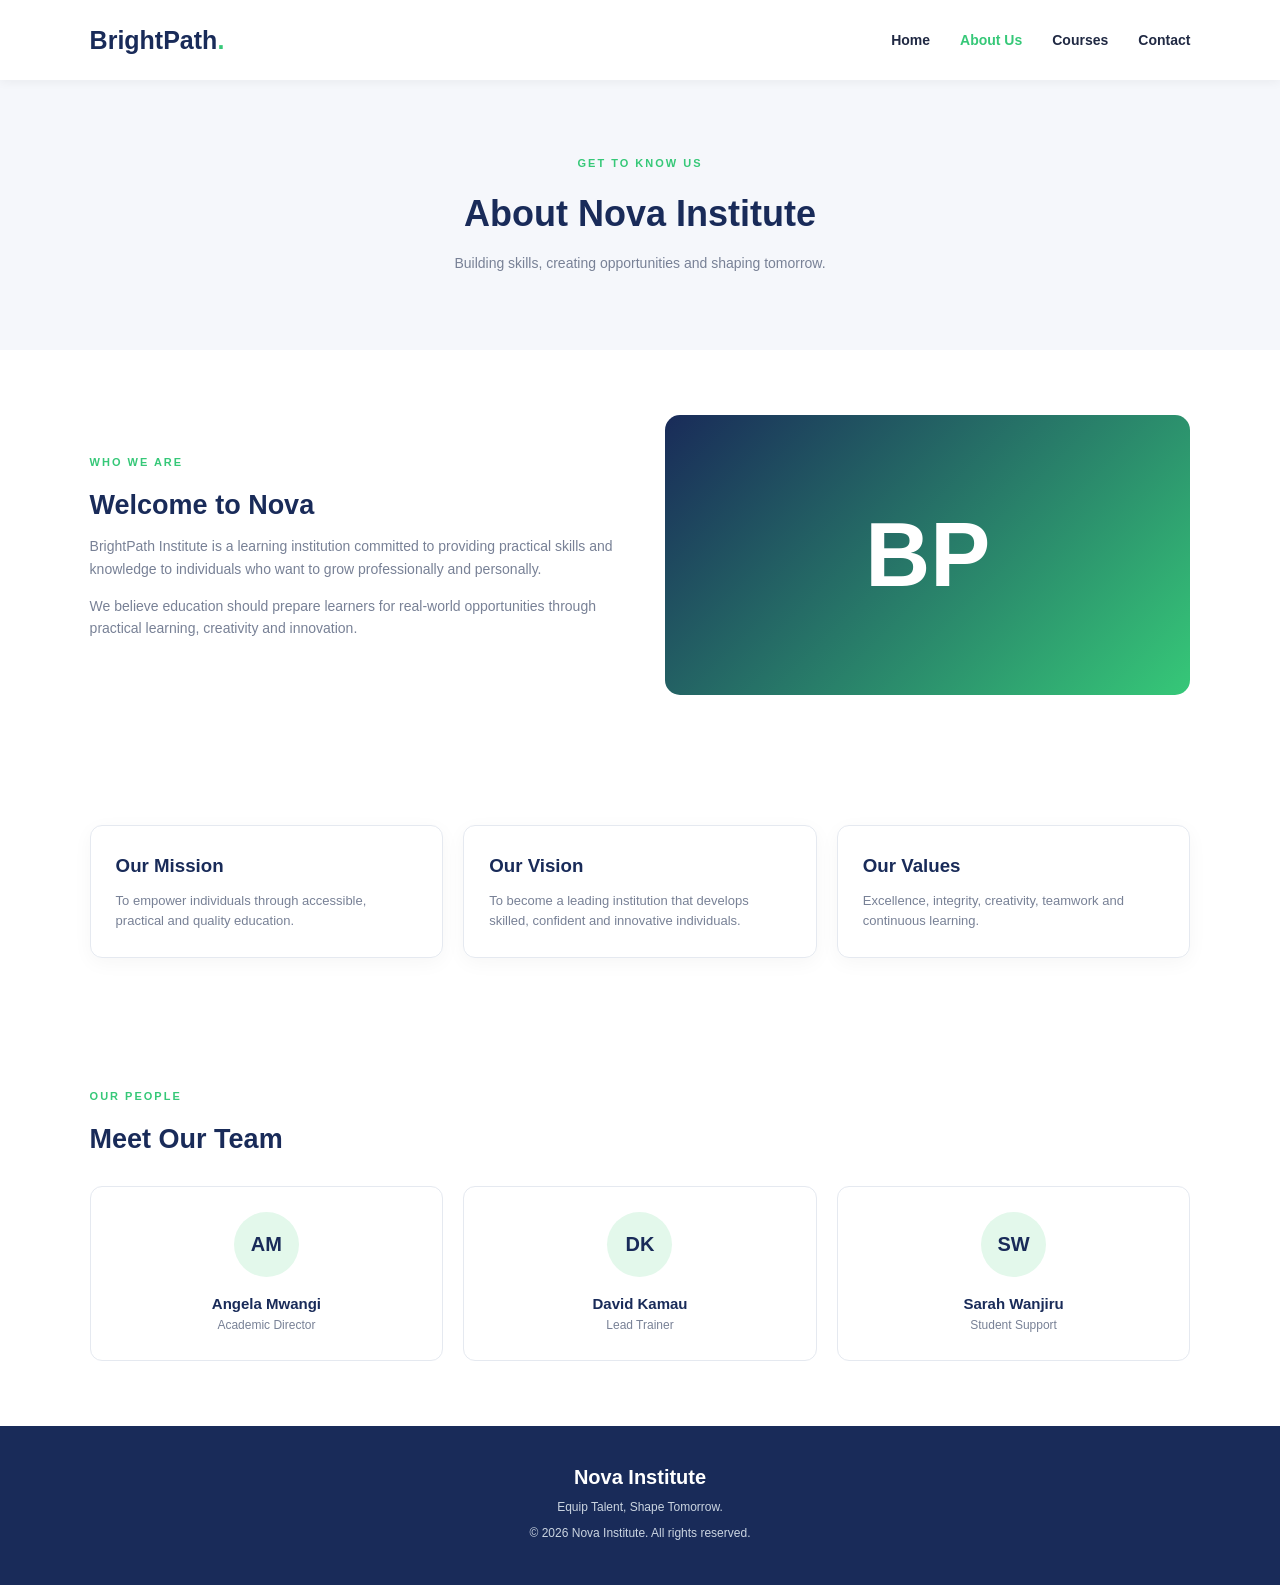
==== commit 6345df01: "updated website" ====
--- a/about.html
+++ b/about.html
@@ -3,224 +3,126 @@
 <head>
     <meta charset="UTF-8">
     <meta name="viewport" content="width=device-width, initial-scale=1.0">
-    <title>About us</title>
+    <title>About Us | Nova Institute</title>
     <link rel="stylesheet" href="css/style.css">
+
 </head>
+
 <body>
+
     <header>
-        <nav class="navbar">
+        <div class="logo">
+            <h2>BrightPath<span>.</span></h2>
+        </div>
 
-    <button class="menu-toggle" id="menu-toggle" aria-label="Toggle navigation">
-        ☰
-    </button>
+        <button class="menu-toggle" id="menu-toggle">☰</button>
 
-    <ul class="nav-links" id="nav-links">
-        <li><a href="#index.html">Home</a></li>
-        <li><a href="#about.html" class="active">About</a></li>
-        <li><a href="#courses.html">Courses</a></li>
-        <li><a href="#contact.html">Contact</a></li>
-    </ul>
-
-</nav>
+        <nav id="nav-menu">
+            <a href="index.html">Home</a>
+            <a href="about.html" class="active">About Us</a>
+            <a href="courses.html">Courses</a>
+            <a href="contact.html">Contact</a>
+        </nav>
     </header>
 
-<section class="about-section"id="about">
+    <section class="page-banner">
+        <p class="subtitle">GET TO KNOW US</p>
+        <h1>About Nova Institute</h1>
+        <p>Building skills, creating opportunities and shaping tomorrow.</p>
+    </section>
 
-    <h2>About Us</h2>
+    <main>
 
-    <p>
-        Welcome to our institution, where education meets
-        opportunity. We are dedicated to providing quality
-        learning experiences, developing practical skills
-        and preparing students for a successful future.
-    </p>
+        <section class="section about-section">
+            <div>
+                <p class="subtitle">WHO WE ARE</p>
+                <h2>Welcome to Nova</h2>
 
-</section>
+                <p>
+                    BrightPath Institute is a learning institution
+                    committed to providing practical skills and
+                    knowledge to individuals who want to grow
+                    professionally and personally.
+                </p>
 
+                <p>
+                    We believe education should prepare learners
+                    for real-world opportunities through practical
+                    learning, creativity and innovation.
+                </p>
+            </div>
 
+            <div class="about-image">
+                <span>BP</span>
+            </div>
+        </section>
 
-<section class="institution-section">
+        <section class="section">
+            <div class="info-container">
 
-    <h2>Who We Are</h2>
+                <div class="info-card">
+                    <h3>Our Mission</h3>
+                    <p>
+                        To empower individuals through accessible,
+                        practical and quality education.
+                    </p>
+                </div>
 
-    <div class="about-container">
+                <div class="info-card">
+                    <h3>Our Vision</h3>
+                    <p>
+                        To become a leading institution that
+                        develops skilled, confident and innovative
+                        individuals.
+                    </p>
+                </div>
 
-        <div class="about-card">
-            <h3>Our Story</h3>
-            <p>
-                Our institution was established with a passion
-                for education and a commitment to empowering
-                students. Over the years, we have continued to
-                grow and create opportunities for learning,
-                personal development and success.
-            </p>
-        </div>
+                <div class="info-card">
+                    <h3>Our Values</h3>
+                    <p>
+                        Excellence, integrity, creativity,
+                        teamwork and continuous learning.
+                    </p>
+                </div>
 
-        <div class="about-card">
-            <h3>Our Mission</h3>
-            <p>
-                To provide accessible and quality education
-                that equips students with knowledge, practical
-                skills and confidence to achieve their goals
-                and contribute positively to society.
-            </p>
-        </div>
+            </div>
+        </section>
 
-        <div class="about-card">
-            <h3>Our Vision</h3>
-            <p>
-                To become a leading institution recognized
-                for academic excellence, innovation and
-                producing skilled, responsible and
-                empowered graduates.
-            </p>
-        </div>
+        <section class="section">
+            <div class="section-heading">
+                <p class="subtitle">OUR PEOPLE</p>
+                <h2>Meet Our Team</h2>
+            </div>
 
-    </div>
+            <div class="team-container">
 
-</section>
+                <div class="team-card">
+                    <div class="team-avatar">AM</div>
+                    <h3>Angela Mwangi</h3>
+                    <p>Academic Director</p>
+                </div>
 
+                <div class="team-card">
+                    <div class="team-avatar">DK</div>
+                    <h3>David Kamau</h3>
+                    <p>Lead Trainer</p>
+                </div>
 
+                <div class="team-card">
+                    <div class="team-avatar">SW</div>
+                    <h3>Sarah Wanjiru</h3>
+                    <p>Student Support</p>
+                </div>
 
-<section class="values-section">
+            </div>
+        </section>
 
-    <h2>Our Core Values</h2>
-
-    <p>
-        Our values guide everything we do and shape
-        the learning environment we create.
-    </p>
-
-    <div class="values-container">
-
-        <div class="value-card">
-            <h3>Integrity</h3>
-            <p>We uphold honesty, transparency and accountability.</p>
-        </div>
-
-        <div class="value-card">
-            <h3>Excellence</h3>
-            <p>We strive for high standards in education and performance.</p>
-        </div>
-
-        <div class="value-card">
-            <h3>Innovation</h3>
-            <p>We encourage creativity and new ideas.</p>
-        </div>
-
-        <div class="value-card">
-            <h3>Teamwork</h3>
-            <p>We believe in collaboration and supporting one another.</p>
-        </div>
-
-        <div class="value-card">
-            <h3>Respect</h3>
-            <p>We value diversity, dignity and mutual understanding.</p>
-        </div>
-
-    </div>
-
-</section>
-
-
-
-<section class="team-section" id="team">
-
-    <h2>Meet Our Team</h2>
-
-    <p>
-        Meet the dedicated team working together
-        to make our institution a better place.
-    </p>
-
-    <div class="team-container">
-
-        <div class="team-card">
-            <img src="images/member1.jpg" alt="First team member">
-            <h3>Member One</h3>
-            <p>Project Manager</p>
-        </div>
-
-        <div class="team-card">
-            <img src="images/member2.jpg" alt="Second team member">
-            <h3>Member Two</h3>
-            <p>Frontend Developer</p>
-        </div>
-
-        <div class="team-card">
-            <img src="images/member3.jpg" alt="Third team member">
-            <h3>Member Three</h3>
-            <p>Backend Developer</p>
-        </div>
-
-    </div>
-
-</section>
-
-
-
-<section class="stats-section">
-
-    <h2>Our Institution in Numbers</h2>
-
-    <p>Our growth, experience and commitment to education.</p>
-
-    <div class="stats-container">
-
-        <div class="stat-card">
-            <h3>10</h3>
-            <p>Years of Operation</p>
-        </div>
-
-        <div class="stat-card">
-            <h3>509</h3>
-            <p>Students Enrolled</p>
-        </div>
-
-        <div class="stat-card">
-            <h3>6</h3>
-            <p>Courses Offered</p>
-        </div>
-
-    </div>
-
-</section>
-
-
-
-<footer class="footer">
-
-    <div class="footer-content">
-
-        <div>
-            <h3>Our Institution</h3>
-            <p>
-                Empowering students through quality education,
-                skills development and innovation.
-            </p>
-        </div>
-
-        <div>
-            <h3>Quick Links</h3>
-            <a href="Home">Home</a>
-            <a href="About" class="active">About us</a>
-            <a href="courses">Courses</a>
-            <a href="contact">Contact</a>
-        </div>
-
-        <div>
-            <h3>Contact Us</h3>
-            <p>Email: info@institution.com</p>
-            <p>Phone: +254 700 000 000</p>
-        </div>
-
-    </div>
-
-    <p class="copyright">
-        &copy; 2026 Our Institution. All Rights Reserved.
-    </p>
-
-</footer>
-    <script src="js/script.js"></script>
+    </main>
+    <footer>
+        <h2>Nova Institute</h2>
+        <p>Equip Talent, Shape Tomorrow.</p>
+        <p>&copy; 2026 Nova Institute. All rights reserved.</p>
+    </footer>
+<script src="js/script.js"></script>
 </body>
 </html>
--- a/css/style.css
+++ b/css/style.css
@@ -1,670 +1,704 @@
-header{
-    background-color: #243b80;
-    width: 100%;
-    padding: 15px;
-    box-sizing: border-box;
-}
-
-/* HOME SECTION */
-.home-section {
-    padding: 40px 6%;
-    background-color: #f4f6fb;
-}
-
-/*Navigation*/
-.navbar {
-    display: flex;
-    justify-content: flex-end;
-    align-items: center;
-    width: 100%;
-}
-
-.nav-links {
-    display: flex;
-    list-style: none;
-    gap: 30px;
+/* =========================
+   1. GENERAL STYLING
+========================= */
+
+:root {
+    --primary: #192b59;
+    --secondary: #36c878;
+    --light: #f5f7fb;
+    --dark: #202943;
+    --grey: #788196;
+    --white: #ffffff;
+    --border: #e5e9f0;
+}
+
+* {
     margin: 0;
     padding: 0;
-}
-
-.nav-links a {
-    color:#243b80 ;
+    box-sizing: border-box;
+}
+
+html {
+    scroll-behavior: smooth;
+}
+
+body {
+    font-family: Arial, sans-serif;
+    background: var(--white);
+    color: var(--dark);
+    line-height: 1.6;
+}
+
+a {
     text-decoration: none;
-    font-size: 16px;
-    font-weight: 500;
-    transition: color 0.3s ease;
-}
-
-.nav-links a:hover {
-    color: #c5d4ff;
+}
+
+button,
+input,
+select,
+textarea {
+    font-family: inherit;
+}
+
+
+/* =========================
+   2. HEADER AND NAVIGATION
+========================= */
+
+header {
+    display: flex;
+    justify-content: space-between;
+    align-items: center;
+    padding: 20px 7%;
+    background: var(--white);
+    box-shadow: 0 2px 10px rgba(0, 0, 0, 0.05);
+    position: relative;
+}
+
+.logo h2 {
+    color: var(--primary);
+    font-size: 25px;
+}
+
+.logo span {
+    color: var(--secondary);
+}
+
+nav {
+    display: flex;
+    gap: 30px;
+}
+
+nav a {
+    color: var(--dark);
+    font-weight: bold;
+    font-size: 14px;
+    transition: 0.3s;
+}
+
+nav a:hover,
+nav a.active {
+    color: var(--secondary);
 }
 
 .menu-toggle {
     display: none;
-    background-color: transparent;
     border: none;
-    color: #243b80;
-    font-size: 28px;
+    background: var(--light);
+    color: var(--primary);
+    font-size: 25px;
+    padding: 5px 10px;
     cursor: pointer;
 }
 
-/* Responsive header */
-@media (max-width: 768px) {
-    .navbar {
-        flex-wrap: wrap;
+
+/* =========================
+   3. HERO SECTION
+========================= */
+
+.hero {
+    background: linear-gradient(
+        120deg,
+        #192b59,
+        #314c88
+    );
+    color: var(--white);
+    padding: 100px 7%;
+    min-height: 380px;
+    display: flex;
+    align-items: center;
+}
+
+.hero-content {
+    max-width: 650px;
+}
+
+.tagline,
+.subtitle {
+    color: var(--secondary);
+    font-size: 11px;
+    font-weight: bold;
+    letter-spacing: 2px;
+    margin-bottom: 12px;
+}
+
+.hero h1 {
+    font-size: 43px;
+    line-height: 1.2;
+    margin-bottom: 18px;
+}
+
+.hero h1 span {
+    color: var(--secondary);
+}
+
+.hero-content > p:not(.tagline) {
+    color: #d6ddec;
+    max-width: 500px;
+    margin-bottom: 25px;
+}
+
+
+/* =========================
+   4. BUTTONS
+========================= */
+
+.btn {
+    display: inline-block;
+    background: var(--secondary);
+    color: var(--white);
+    padding: 12px 22px;
+    border: none;
+    border-radius: 7px;
+    font-weight: bold;
+    font-size: 13px;
+    cursor: pointer;
+    transition: 0.3s;
+}
+
+.btn:hover {
+    background: #249b5b;
+    transform: translateY(-2px);
+    box-shadow: 0 5px 15px rgba(0, 0, 0, 0.15);
+}
+
+
+/* =========================
+   5. GENERAL SECTIONS
+========================= */
+
+.section {
+    padding: 65px 7%;
+}
+
+.section-heading {
+    margin-bottom: 25px;
+}
+
+.section-heading h2,
+.section h2 {
+    color: var(--primary);
+    font-size: 27px;
+    margin-bottom: 8px;
+}
+
+.section-heading p:not(.subtitle) {
+    color: var(--grey);
+    font-size: 13px;
+}
+
+
+/* =========================
+   6. DASHBOARD STATISTICS
+========================= */
+
+.stats-container {
+    display: grid;
+    grid-template-columns: repeat(4, 1fr);
+    gap: 20px;
+}
+
+.stat-card {
+    background: var(--white);
+    border: 1px solid var(--border);
+    border-radius: 12px;
+    padding: 25px;
+    box-shadow: 0 5px 20px rgba(0, 0, 0, 0.04);
+    transition: 0.3s;
+}
+
+.stat-card:hover {
+    transform: translateY(-5px);
+}
+
+.stat-card h3 {
+    color: var(--grey);
+    font-size: 13px;
+    margin-bottom: 10px;
+}
+
+.stat-card p {
+    font-size: 30px;
+    font-weight: bold;
+    color: var(--primary);
+}
+
+
+/* =========================
+   7. REGISTRATION FORM
+========================= */
+
+#student-form,
+#contact-form {
+    background: var(--white);
+    padding: 30px;
+    border: 1px solid var(--border);
+    border-radius: 12px;
+    box-shadow: 0 5px 25px rgba(0, 0, 0, 0.04);
+    max-width: 750px;
+}
+
+.form-group {
+    margin-bottom: 20px;
+}
+
+.form-group label {
+    display: block;
+    font-size: 13px;
+    font-weight: bold;
+    margin-bottom: 7px;
+    color: var(--dark);
+}
+
+.form-group input,
+.form-group select,
+.form-group textarea {
+    width: 100%;
+    padding: 12px;
+    border: 1px solid var(--border);
+    border-radius: 7px;
+    font-size: 13px;
+    outline: none;
+    background: var(--white);
+}
+
+.form-group input:focus,
+.form-group select:focus,
+.form-group textarea:focus {
+    border-color: var(--secondary);
+    box-shadow: 0 0 0 3px rgba(54, 200, 120, 0.12);
+}
+
+.form-group textarea {
+    resize: vertical;
+}
+
+#form-message,
+#contact-feedback {
+    font-size: 13px;
+    margin-bottom: 12px;
+}
+
+.error {
+    color: #d83232;
+}
+
+.success {
+    color: #159957;
+}
+
+
+/* =========================
+   8. SEARCH AND TABLE
+========================= */
+
+.search-container {
+    margin-bottom: 20px;
+}
+
+.search-container input {
+    width: 100%;
+    max-width: 400px;
+    padding: 12px;
+    border: 1px solid var(--border);
+    border-radius: 7px;
+    outline: none;
+}
+
+.search-container input:focus {
+    border-color: var(--secondary);
+}
+
+.table-container {
+    overflow-x: auto;
+    border: 1px solid var(--border);
+    border-radius: 10px;
+}
+
+table {
+    width: 100%;
+    min-width: 750px;
+    border-collapse: collapse;
+}
+
+thead {
+    background: var(--primary);
+    color: var(--white);
+}
+
+th,
+td {
+    padding: 15px 12px;
+    text-align: left;
+    font-size: 12px;
+}
+
+tbody tr {
+    border-bottom: 1px solid var(--border);
+    transition: 0.2s;
+}
+
+tbody tr:hover {
+    background: #f2f8f4;
+}
+
+.performance {
+    padding: 5px 9px;
+    border-radius: 20px;
+    font-size: 10px;
+    font-weight: bold;
+}
+
+.excellent,
+.very-good {
+    background: #e3f8eb;
+    color: #16864c;
+}
+
+.good {
+    background: #e8f1ff;
+    color: #3675b8;
+}
+
+.average {
+    background: #fff2d9;
+    color: #a97816;
+}
+
+.failed {
+    background: #ffe6e6;
+    color: #c52f2f;
+}
+
+.action-btn {
+    border: 1px solid var(--border);
+    background: white;
+    padding: 6px 9px;
+    border-radius: 5px;
+    cursor: pointer;
+    margin: 2px;
+    font-size: 10px;
+}
+
+.action-btn:hover {
+    border-color: var(--secondary);
+    color: var(--secondary);
+}
+
+.delete-btn:hover {
+    border-color: #d83232;
+    color: #d83232;
+}
+
+.empty-state {
+    text-align: center;
+    color: var(--grey);
+}
+
+.storage-message {
+    color: #159957;
+    font-size: 12px;
+    margin-top: 15px;
+}
+
+
+/* =========================
+   9. ABOUT PAGE
+========================= */
+
+.page-banner {
+    text-align: center;
+    background: var(--light);
+    padding: 75px 7%;
+}
+
+.page-banner h1 {
+    font-size: 36px;
+    color: var(--primary);
+    margin-bottom: 10px;
+}
+
+.page-banner p:last-child {
+    color: var(--grey);
+    font-size: 14px;
+}
+
+.about-section {
+    display: grid;
+    grid-template-columns: 1fr 1fr;
+    gap: 50px;
+    align-items: center;
+}
+
+.about-section p:not(.subtitle) {
+    color: var(--grey);
+    font-size: 14px;
+    margin-bottom: 15px;
+}
+
+.about-image {
+    min-height: 280px;
+    background: linear-gradient(135deg, #192b59, #36c878);
+    border-radius: 15px;
+    display: grid;
+    place-items: center;
+}
+
+.about-image span {
+    color: white;
+    font-size: 90px;
+    font-weight: bold;
+}
+
+.info-container {
+    display: grid;
+    grid-template-columns: repeat(3, 1fr);
+    gap: 20px;
+}
+
+.info-card {
+    padding: 25px;
+    border: 1px solid var(--border);
+    border-radius: 12px;
+    box-shadow: 0 5px 20px rgba(0, 0, 0, 0.04);
+}
+
+.info-card h3 {
+    color: var(--primary);
+    margin-bottom: 10px;
+}
+
+.info-card p {
+    font-size: 13px;
+    color: var(--grey);
+}
+
+.team-container {
+    display: grid;
+    grid-template-columns: repeat(3, 1fr);
+    gap: 20px;
+}
+
+.team-card {
+    text-align: center;
+    padding: 25px;
+    border: 1px solid var(--border);
+    border-radius: 12px;
+}
+
+.team-avatar {
+    width: 65px;
+    height: 65px;
+    background: #e3f8eb;
+    color: var(--primary);
+    border-radius: 50%;
+    display: grid;
+    place-items: center;
+    margin: 0 auto 15px;
+    font-weight: bold;
+    font-size: 20px;
+}
+
+.team-card h3 {
+    color: var(--primary);
+    font-size: 15px;
+}
+
+.team-card p {
+    color: var(--grey);
+    font-size: 12px;
+}
+
+
+/* =========================
+   10. COURSES PAGE
+========================= */
+
+.courses-container {
+    display: grid;
+    grid-template-columns: repeat(3, 1fr);
+    gap: 20px;
+}
+
+.course-card {
+    border: 1px solid var(--border);
+    border-radius: 12px;
+    padding: 25px;
+    transition: 0.3s;
+}
+
+.course-card:hover {
+    transform: translateY(-5px);
+    box-shadow: 0 10px 25px rgba(0, 0, 0, 0.08);
+}
+
+.course-icon {
+    width: 50px;
+    height: 50px;
+    display: grid;
+    place-items: center;
+    background: #e3f8eb;
+    color: var(--primary);
+    border-radius: 10px;
+    font-size: 23px;
+    margin-bottom: 15px;
+}
+
+.course-card h3 {
+    color: var(--primary);
+    font-size: 16px;
+    margin-bottom: 10px;
+}
+
+.course-card p {
+    color: var(--grey);
+    font-size: 12px;
+    min-height: 60px;
+    margin-bottom: 18px;
+}
+
+
+/* =========================
+   11. CONTACT PAGE
+========================= */
+
+.contact-section {
+    display: grid;
+    grid-template-columns: 1fr 1fr;
+    gap: 50px;
+    align-items: start;
+}
+
+.contact-details h2 {
+    margin-bottom: 25px;
+}
+
+.contact-item {
+    margin-bottom: 22px;
+}
+
+.contact-item h3 {
+    font-size: 14px;
+    color: var(--primary);
+}
+
+.contact-item p {
+    font-size: 13px;
+    color: var(--grey);
+}
+
+
+/* =========================
+   12. FOOTER
+========================= */
+
+footer {
+    background: var(--primary);
+    color: var(--white);
+    text-align: center;
+    padding: 35px 7%;
+}
+
+footer h2 {
+    font-size: 20px;
+    margin-bottom: 5px;
+}
+
+footer p {
+    color: #cbd5e1;
+    font-size: 12px;
+    margin-bottom: 7px;
+}
+
+
+/* =========================
+   13. RESPONSIVE DESIGN
+========================= */
+
+@media (max-width: 900px) {
+
+    .stats-container {
+        grid-template-columns: repeat(2, 1fr);
+    }
+
+    .courses-container {
+        grid-template-columns: repeat(2, 1fr);
+    }
+
+    .about-section,
+    .contact-section {
+        grid-template-columns: 1fr;
+    }
+}
+
+@media (max-width: 600px) {
+
+    header {
+        padding: 15px 5%;
     }
 
     .menu-toggle {
         display: block;
-        margin-left: auto;
-    }
-
-    .nav-links {
+    }
+
+    nav {
         display: none;
+        position: absolute;
+        top: 65px;
+        left: 0;
+        width: 100%;
+        background: white;
         flex-direction: column;
-        width: 100%;
-        gap: 15px;
-        padding-top: 20px;
-    }
-
-    .nav-links.active {
+        padding: 20px 5%;
+        gap: 18px;
+        box-shadow: 0 8px 15px rgba(0, 0, 0, 0.08);
+    }
+
+    nav.open {
         display: flex;
     }
-}
-
-
-/* STUDENT STATISTICS */
-.statistics {
-    display: grid;
-    grid-template-columns: repeat(4, 1fr);
-    gap: 20px;
-    margin: 30px 0 45px;
-}
-
-.stat-card {
-    background-color: white;
-    padding: 25px 15px;
-    text-align: center;
-    border-radius: 10px;
-    box-shadow: 0 3px 10px rgba(0, 0, 0, 0.08);
-}
-
-.stat-card h3 {
-    color: #555;
-    font-size: 16px;
-}
-
-.stat-card p {
-    color: #243b80;
-    font-size: 30px;
-    font-weight: bold;
-    margin-top: 12px;
-}
-
-/* REGISTRATION SECTION */
-.registration-section,
-.records-section {
-    background-color: white;
-    padding: 30px;
-    border-radius: 10px;
-    margin-bottom: 35px;
-    box-shadow: 0 3px 10px rgba(0, 0, 0, 0.06);
-}
-
-.registration-section h2,
-.records-section h2 {
-    color: #243b80;
-    margin-bottom: 10px;
-}
-
-.registration-section > p,
-.records-section > p {
-    color: #666;
-    margin-bottom: 25px;
-}
-
-#student-form {
-    display: grid;
-    grid-template-columns: repeat(2, 1fr);
-    gap: 20px;
-}
-
-.form-group {
-    display: flex;
-    flex-direction: column;
-    gap: 8px;
-}
-
-.form-group label {
-    color: #172750;
-    font-weight: 600;
-}
-
-.form-group input,
-.form-group select {
-    padding: 12px;
-    border: 1px solid #ccc;
-    border-radius: 5px;
-    font-size: 15px;
-}
-
-.submit-btn {
-    background-color: #243b80;
-    color: white;
-    padding: 13px 20px;
-    border: none;
-    border-radius: 5px;
-    cursor: pointer;
-    font-size: 15px;
-    grid-column: 1 / -1;
-}
-
-.submit-btn:hover {
-    background-color: #172750;
-}
-
-/* STUDENT RECORDS */
-#search-student {
-    width: 100%;
-    padding: 12px;
-    border: 1px solid #ccc;
-    border-radius: 5px;
-    margin-bottom: 20px;
-    box-sizing: border-box;
-}
-
-.table-container {
-    width: 100%;
-    overflow-x: auto;
-}
-
-.records-section table {
-    width: 100%;
-    border-collapse: collapse;
-    min-width: 750px;
-}
-
-.records-section th {
-    background-color: #243b80;
-    color: white;
-    padding: 14px;
-    text-align: left;
-}
-
-.records-section td {
-    padding: 14px;
-    border-bottom: 1px solid #ddd;
-}
-
-/* RESPONSIVE DESIGN */
-@media (max-width: 900px) {
-    .statistics {
-        grid-template-columns: repeat(2, 1fr);
-    }
-}
-
-@media (max-width: 600px) {
-    .statistics {
+
+    .hero {
+        padding: 70px 6%;
+    }
+
+    .hero h1 {
+        font-size: 32px;
+    }
+
+    .section {
+        padding: 45px 5%;
+    }
+
+    .stats-container {
+        grid-template-columns: 1fr 1fr;
+        gap: 10px;
+    }
+
+    .stat-card {
+        padding: 17px;
+    }
+
+    .stat-card p {
+        font-size: 24px;
+    }
+
+    .courses-container,
+    .info-container,
+    .team-container {
         grid-template-columns: 1fr;
     }
 
-    #student-form {
-        grid-template-columns: 1fr;
-    }
-
-    .registration-section,
-    .records-section {
+    .page-banner {
+        padding: 55px 5%;
+    }
+
+    .page-banner h1 {
+        font-size: 28px;
+    }
+
+    #student-form,
+    #contact-form {
         padding: 20px;
     }
-
-    .welcome h1 {
-        font-size: 28px;
-    }
-}
-
-
-/*About section*/
-.about-section {
-    padding: 60px 30px;
-    background-color: #243b80;
-    text-align: center;
-    color: white;
-}
-
-.about-section h2 {
-    font-size: 32px;
-    margin-bottom: 20px;
-}
-
-.about-section p {
-    max-width: 800px;
-    margin: auto;
-    line-height: 1.8;
-    font-size: 16px;
-}
-
-/**mission,vision,story*/
-.institution-section {
-    padding: 60px 30px;
-    background-color: #f4f6fb;
-    text-align: center;
-}
-
-.institution-section h2 {
-    color: #243b80;
-    font-size: 30px;
-    margin-bottom: 35px;
-}
-
-.about-container {
-    display: grid;
-    grid-template-columns: repeat(3, 1fr);
-    gap: 25px;
-    max-width: 1100px;
-    margin: auto;
-}
-
-.about-card {
-    background-color: white;
-    padding: 30px;
-    border-radius: 10px;
-    text-align: left;
-    border-top: 4px solid #243b80;
-    box-shadow: 0 4px 12px rgba(0, 0, 0, 0.08);
-    transition: 0.3s ease;
-}
-
-.about-card:hover {
-    transform: translateY(-6px);
-}
-
-.about-card h3 {
-    color: #243b80;
-    font-size: 21px;
-    margin-bottom: 15px;
-}
-
-.about-card p {
-    color: #555;
-    line-height: 1.8;
-}
-
-/*core values*/
-.values-section {
-    padding: 60px 30px;
-    background-color: white;
-    text-align: center;
-}
-
-.values-section h2 {
-    color: #243b80;
-    font-size: 30px;
-    margin-bottom: 15px;
-}
-
-.values-section > p {
-    color: #666;
-    margin-bottom: 35px;
-}
-
-.values-container {
-    display: grid;
-    grid-template-columns: repeat(3, 1fr);
-    gap: 20px;
-    max-width: 1100px;
-    margin: auto;
-}
-
-.value-card {
-    background-color: #f4f6fb;
-    padding: 25px;
-    border-radius: 10px;
-    border-bottom: 3px solid #243b80;
-    transition: 0.3s ease;
-}
-
-.value-card:hover {
-    background-color: #e5ebfa;
-    transform: translateY(-5px);
-}
-
-.value-card h3 {
-    color: #243b80;
-    margin-bottom: 12px;
-}
-
-.value-card p {
-    color: #555;
-    line-height: 1.6;
-}
-
-/**meet the team*/
-.team-section {
-    padding: 60px 30px;
-    background-color: #f4f6fb;
-    text-align: center;
-}
-
-.team-section h2 {
-    color: #243b80;
-    font-size: 30px;
-    margin-bottom: 15px;
-}
-
-.team-section > p {
-    color: #555;
-    margin-bottom: 35px;
-}
-
-.team-container {
-    display: flex;
-    justify-content: center;
-    gap: 30px;
-    flex-wrap: wrap;
-}
-
-.team-card {
-    background-color: white;
-    width: 260px;
-    padding: 25px;
-    border-radius: 12px;
-    box-shadow: 0 4px 12px rgba(0, 0, 0, 0.08);
-    transition: 0.3s ease;
-}
-
-.team-card:hover {
-    transform: translateY(-7px);
-}
-
-.team-card img {
-    width: 130px;
-    height: 130px;
-    border-radius: 50%;
-    object-fit: cover;
-    border: 4px solid #243b80;
-}
-
-.team-card h3 {
-    color: #243b80;
-    margin: 15px 0 8px;
-}
-
-.team-card p {
-    color: #666;
-}
-
-/*institution in numbers*/
-.stats-section {
-    padding: 50px 25px;
-    background-color: #243b80;
-    text-align: center;
-}
-
-.stats-section h2 {
-    color: white;
-    font-size: 30px;
-    margin-bottom: 12px;
-}
-
-.stats-section > p {
-    color: #dce4f7;
-    margin-bottom: 30px;
-}
-
-.stats-container {
-    display: flex;
-    justify-content: center;
-    gap: 25px;
-    flex-wrap: wrap;
-}
-
-.stat-card {
-    background-color: white;
-    width: 220px;
-    padding: 25px 15px;
-    border-radius: 10px;
-    transition: 0.3s ease;
-}
-
-.stat-card:hover {
-    transform: translateY(-6px);
-}
-
-.stat-card h3 {
-    color: #243b80;
-    font-size: 40px;
-    margin-bottom: 10px;
-}
-
-.stat-card p {
-    color: #555;
-    font-weight: bold;
-}
-
-
-/*courses**/
-.courses-section {
-    padding: 60px 8%;
-    background-color: #f4f6fb;
-    text-align: center;
-}
-
-.courses-intro h2 {
-    color: #243b80;
-    font-size: 32px;
-    margin-bottom: 15px;
-}
-
-.courses-intro p {
-    color: #555;
-    max-width: 750px;
-    margin: 0 auto 40px;
-    line-height: 1.7;
-}
-
-.courses-container {
-    display: grid;
-    grid-template-columns: repeat(3, 1fr);
-    gap: 25px;
-}
-
-.course-card {
-    background-color: white;
-    padding: 25px;
-    border-radius: 10px;
-    text-align: left;
-    box-shadow: 0 3px 10px rgba(0, 0, 0, 0.08);
-}
-
-.course-card h3 {
-    color: #243b80;
-    margin-bottom: 20px;
-}
-
-.course-card p {
-    color: #555;
-    margin: 12px 0;
-}
-
-@media (max-width: 768px) {
-    .courses-container {
-        grid-template-columns: repeat(2, 1fr);
-    }
-}
-
-@media (max-width: 500px) {
-    .courses-container {
-        grid-template-columns: 1fr;
-    }
-}
-.register-btn {
-    display: inline-block;
-    background-color: #243b80;
-    color: white;
-    padding: 10px 20px;
-    text-decoration: none;
-    border-radius: 5px;
-    margin-top: 15px;
-    transition: 0.3s;
-}
-
-.register-btn:hover {
-    background-color: #172750;
-}
-
-/*footer*/
-.footer {
-    background-color: #172750;
-    color: white;
-    padding: 45px 30px 15px;
-}
-
-.footer-content {
-    display: grid;
-    grid-template-columns: repeat(3, 1fr);
-    gap: 35px;
-    max-width: 1100px;
-    margin: auto;
-}
-
-.footer-content h3 {
-    margin-bottom: 15px;
-    color: white;
-}
-
-.footer-content p {
-    color: #dce4f7;
-    line-height: 1.7;
-}
-
-.footer-content a {
-    display: block;
-    color: #dce4f7;
-    text-decoration: none;
-    margin-bottom: 10px;
-}
-
-.footer-content a:hover {
-    color: white;
-    text-decoration: underline;
-}
-
-.copyright {
-    text-align: center;
-    border-top: 1px solid #526080;
-    padding-top: 20px;
-    margin-top: 35px;
-    color: #dce4f7;
-    font-size: 14px;
-}
-
-
-/*contact section*/
-
-.contact-section {
-    padding: 60px 30px;
-    background-color: #f4f6fb;
-    text-align: center;
-    width: 100%;
-    box-sizing: border-box;
-}
-
-.contact-section h2 {
-    color: #243b80;
-    font-size: 32px;
-    margin-bottom: 15px;
-}
-
-.contact-intro {
-    color: #555;
-    max-width: 700px;
-    margin: 0 auto 40px;
-    line-height: 1.8;
-}
-
-.contact-container {
-    display: grid;
-    grid-template-columns: 1fr 1.3fr;
-    gap: 30px;
-    max-width: 1100px;
-    margin: auto;
-    text-align: left;
-}
-
-.contact-info {
-    background-color: #243b80;
-    color: white;
-    padding: 35px;
-    border-radius: 12px;
-}
-
-.contact-info h3,
-.contact-form h3 {
-    font-size: 23px;
-    margin-bottom: 25px;
-}
-
-.contact-item {
-    margin-bottom: 25px;
-}
-
-.contact-item h4 {
-    margin-bottom: 8px;
-    color: #dce4f7;
-}
-
-.contact-item p {
-    line-height: 1.6;
-}
-
-.contact-form {
-    background-color: white;
-    padding: 35px;
-    border-radius: 12px;
-    box-shadow: 0 4px 12px rgba(0,0,0,0.08);
-}
-
-.contact-form h3 {
-    color: #243b80;
-}
-
-.contact-form label {
-    display: block;
-    margin-bottom: 8px;
-    color: #333;
-    font-weight: bold;
-}
-
-.contact-form input,
-.contact-form textarea {
-    width: 100%;
-    padding: 12px;
-    margin-bottom: 18px;
-    border: 1px solid #ccc;
-    border-radius: 6px;
-    box-sizing: border-box;
-    font-family: Arial, sans-serif;
-}
-
-.contact-form input:focus,
-.contact-form textarea:focus {
-    outline: none;
-    border-color: #243b80;
-}
-
-.contact-form button {
-    background-color: #243b80;
-    color: white;
-    padding: 13px 25px;
-    border: none;
-    border-radius: 6px;
-    cursor: pointer;
-    font-size: 15px;
-    transition: 0.3s;
-}
-
-.contact-form button:hover {
-    background-color: #172750;
-}
-
-  +}
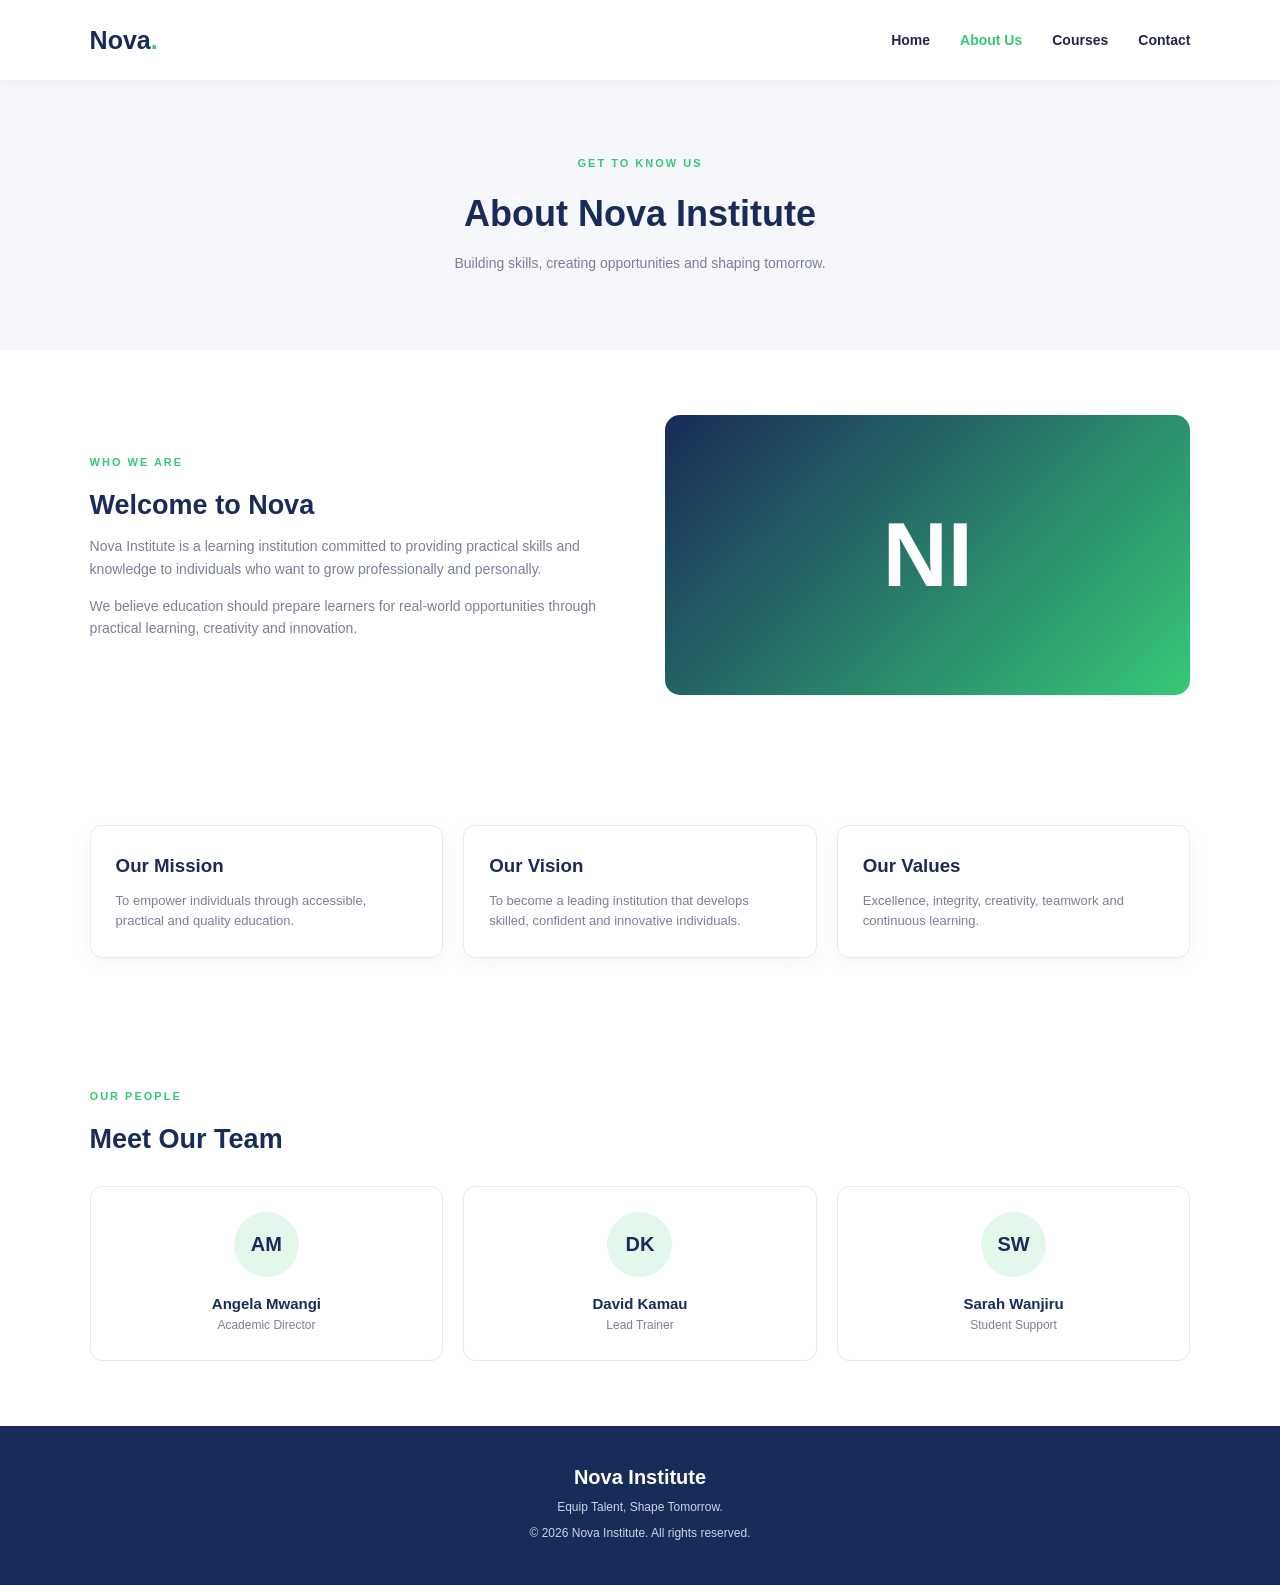
==== commit bcf70db4: "update" ====
--- a/about.html
+++ b/about.html
@@ -12,7 +12,7 @@
 
     <header>
         <div class="logo">
-            <h2>BrightPath<span>.</span></h2>
+            <h2>Nova<span>.</span></h2>
         </div>
 
         <button class="menu-toggle" id="menu-toggle">☰</button>
@@ -39,7 +39,7 @@
                 <h2>Welcome to Nova</h2>
 
                 <p>
-                    BrightPath Institute is a learning institution
+                    Nova Institute is a learning institution
                     committed to providing practical skills and
                     knowledge to individuals who want to grow
                     professionally and personally.
@@ -53,7 +53,7 @@
             </div>
 
             <div class="about-image">
-                <span>BP</span>
+                <span>NI</span>
             </div>
         </section>
 
--- a/css/style.css
+++ b/css/style.css
@@ -410,6 +410,7 @@
     text-align: center;
     background: var(--light);
     padding: 75px 7%;
+
 }
 
 .page-banner h1 {
